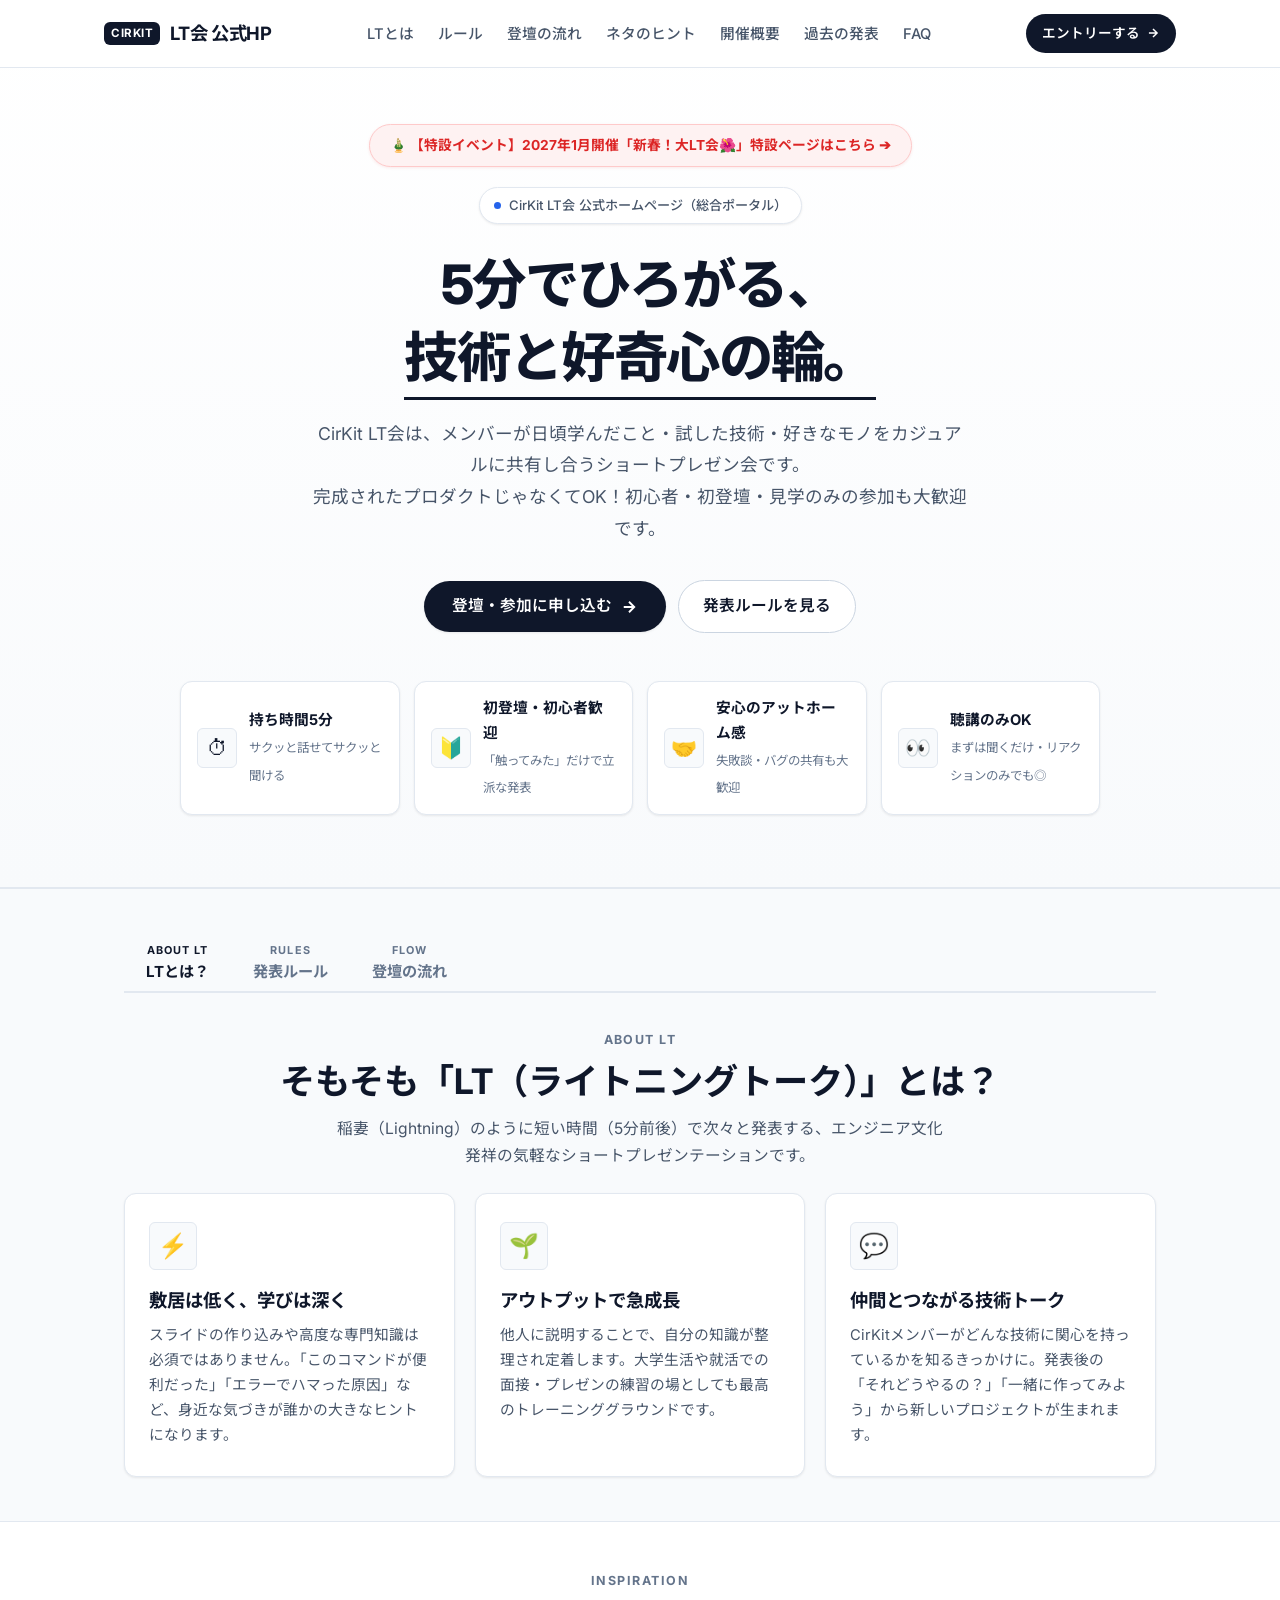
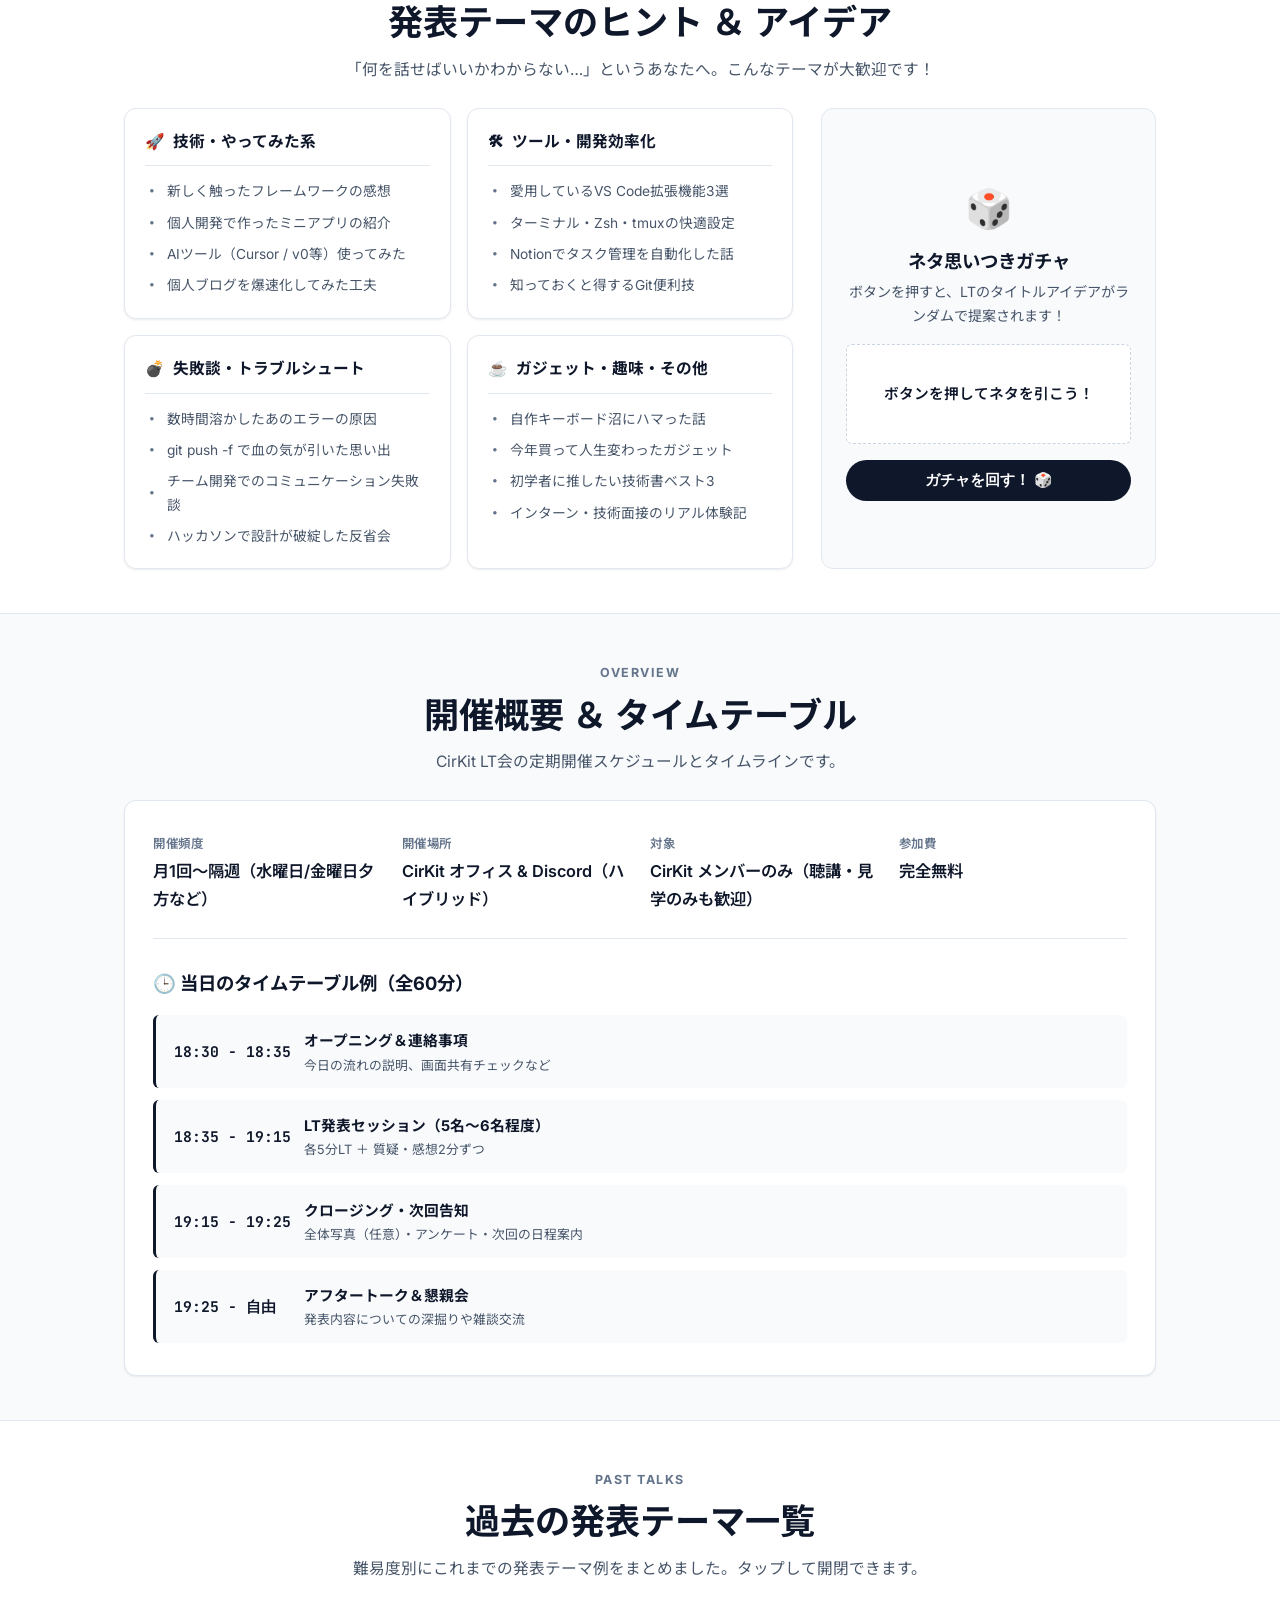
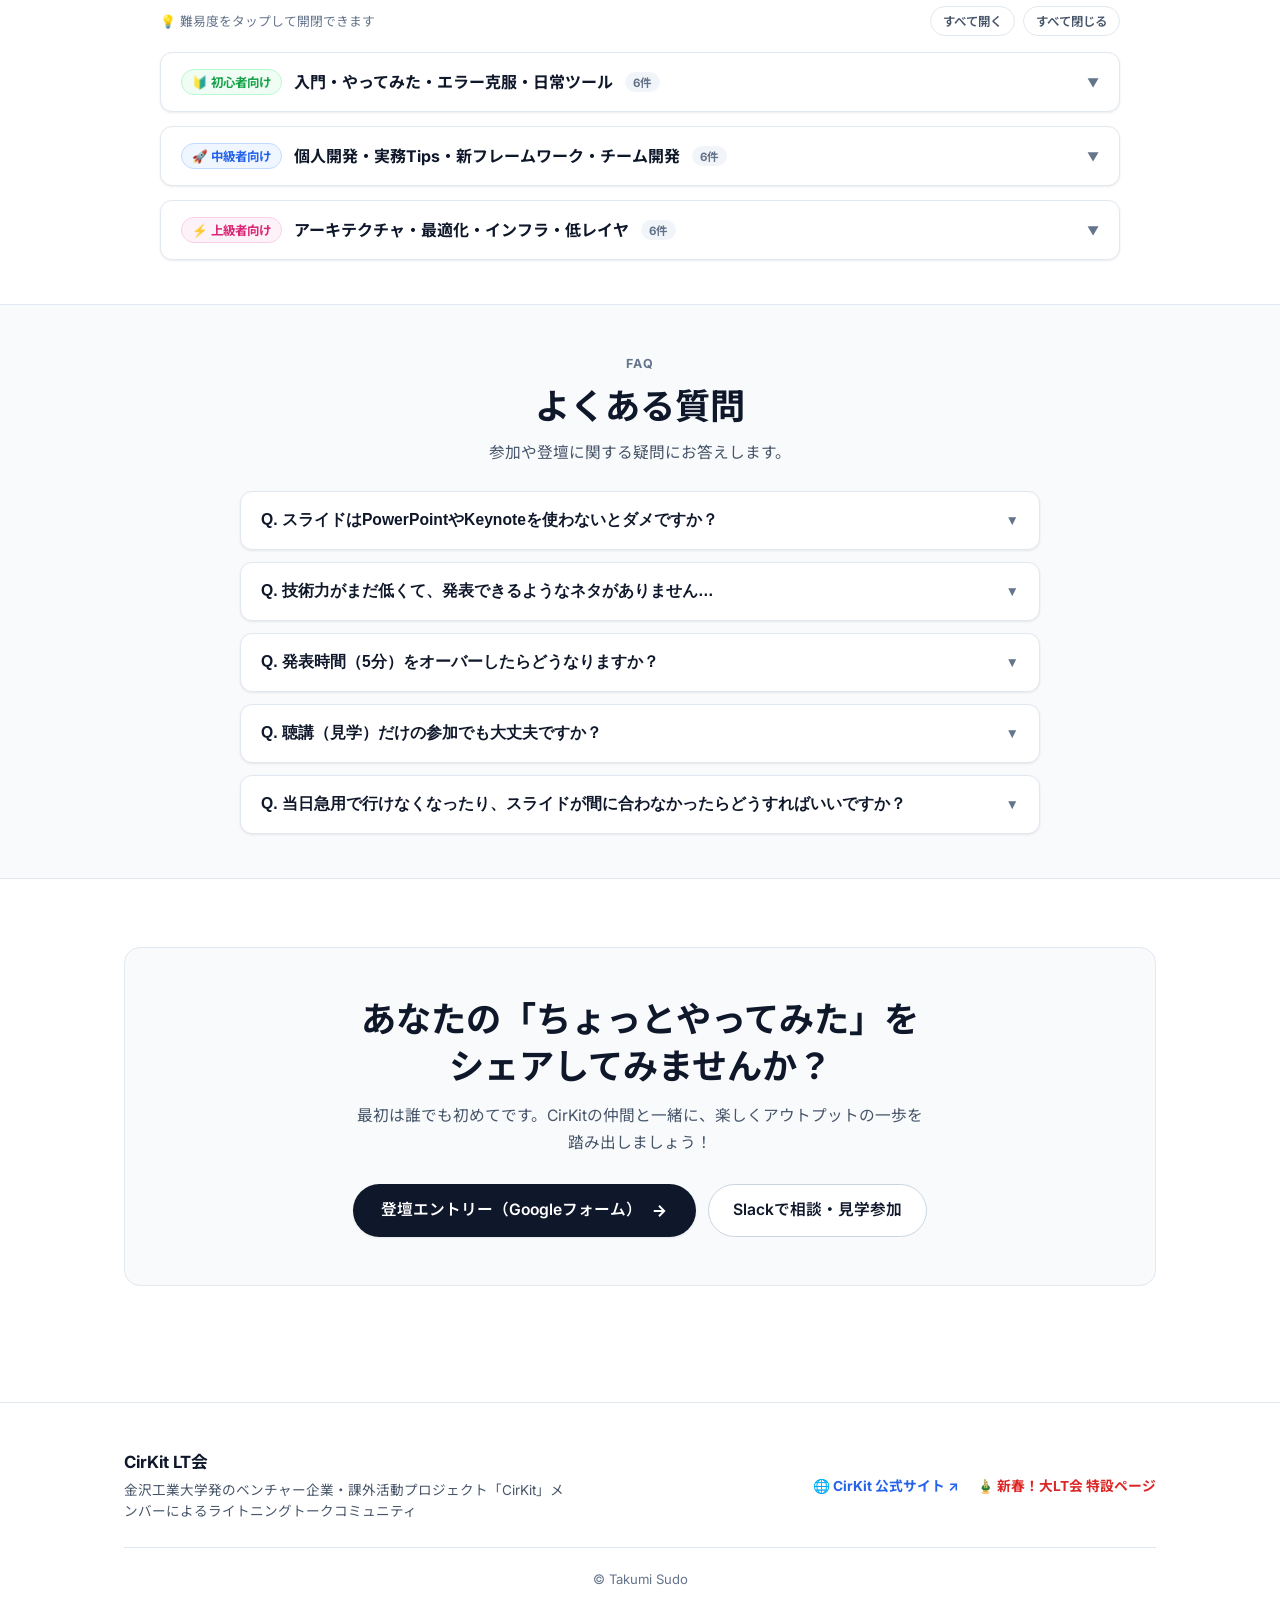
==== lt/index.html @ 8c4bf823 "fix: copyright を © Takumi Sudo に統一、lt/ ディレクトリを追加 Co-Authored-By: Claude Sonnet 4.6 <noreply@anthropi" ====
<!DOCTYPE html>
<html lang="ja">
<head>
  <meta charset="UTF-8">
  <meta name="viewport" content="width=device-width, initial-scale=1.0">
  <title>CirKit LT会 | 5分で広がる、技術と好奇心。</title>
  <meta name="description" content="金沢工業大学発ベンチャー・課外活動プロジェクト「CirKit」のLT会（Lightning Talks）紹介ページです。ルールや発表テーマのヒント、登壇・参加の流れ、よくある質問を掲載しています。初心者・聴講のみも大歓迎！">
  <!-- Google Fonts -->
  <link rel="preconnect" href="https://fonts.googleapis.com">
  <link rel="preconnect" href="https://fonts.gstatic.com" crossorigin>
  <link href="https://fonts.googleapis.com/css2?family=Inter:wght@400;500;600;700;800&family=JetBrains+Mono:wght@500;700&family=Noto+Sans+JP:wght@400;500;700;800&display=swap" rel="stylesheet">
  <link rel="stylesheet" href="style.css">
</head>
<body>

  <!-- Header -->
  <header class="site-header">
    <div class="nav-container">
      <a href="./index.html" class="nav-logo">
        <span class="logo-badge">CirKit</span>
        <span>LT会 公式HP</span>
      </a>

      <!-- Desktop Nav Links -->
      <ul class="nav-links" id="navLinks">
        <li><a href="#about">LTとは</a></li>
        <li><a href="#rules">ルール</a></li>
        <li><a href="#flow">登壇の流れ</a></li>
        <li><a href="#topics">ネタのヒント</a></li>
        <li><a href="#overview">開催概要</a></li>
        <li><a href="#archive">過去の発表</a></li>
        <li><a href="#faq">FAQ</a></li>
      </ul>

      <div class="nav-actions">
        <a href="#entry" class="btn-header-cta">
          <span>エントリーする</span>
          <svg width="14" height="14" viewBox="0 0 24 24" fill="none" stroke="currentColor" stroke-width="2.5"><path d="M5 12h14M12 5l7 7-7 7"/></svg>
        </a>
        <button class="menu-btn" id="menuToggle" aria-label="メニューを開閉する" aria-expanded="false">
          ☰
        </button>
      </div>
    </div>
  </header>

  <main>
    <!-- Hero Section -->
    <section class="hero-section">
      <div class="container">
        <!-- New Year Special Event Banner -->
        <div style="margin-bottom: 20px;">
          <a href="./newyear.html" style="display: inline-flex; align-items: center; gap: 8px; padding: 9px 20px; background: #fef2f2; border: 1px solid #fecaca; border-radius: 9999px; color: #dc2626; font-size: 0.86rem; font-weight: 700; text-decoration: none; box-shadow: 0 1px 3px rgba(220, 38, 38, 0.1); transition: all 0.2s;">
            <span>🎍 【特設イベント】2027年1月開催「新春！大LT会🌺」特設ページはこちら ➔</span>
          </a>
        </div>

        <div class="hero-tag">
          <span class="pulse-dot"></span>
          <span>CirKit LT会 公式ホームページ（総合ポータル）</span>
        </div>

        <h1 class="hero-title">
          5分でひろがる、<br>
          <span class="gradient-text">技術と好奇心の輪。</span>
        </h1>

        <p class="hero-description">
          CirKit LT会は、メンバーが日頃学んだこと・試した技術・好きなモノをカジュアルに共有し合うショートプレゼン会です。<br>
          完成されたプロダクトじゃなくてOK！初心者・初登壇・見学のみの参加も大歓迎です。
        </p>

        <div class="hero-cta-group">
          <a href="#entry" class="btn-primary">
            <span>登壇・参加に申し込む</span>
            <svg width="18" height="18" viewBox="0 0 24 24" fill="none" stroke="currentColor" stroke-width="2.5"><path d="M5 12h14M12 5l7 7-7 7"/></svg>
          </a>
          <a href="#rules" class="btn-secondary">
            <span>発表ルールを見る</span>
          </a>
        </div>

        <!-- Hero Feature Badges -->
        <div class="hero-features">
          <div class="feature-pill">
            <div class="feature-pill-icon">⏱</div>
            <div class="feature-pill-text">
              <strong>持ち時間5分</strong>
              <span>サクッと話せてサクッと聞ける</span>
            </div>
          </div>
          <div class="feature-pill">
            <div class="feature-pill-icon">🔰</div>
            <div class="feature-pill-text">
              <strong>初登壇・初心者歓迎</strong>
              <span>「触ってみた」だけで立派な発表</span>
            </div>
          </div>
          <div class="feature-pill">
            <div class="feature-pill-icon">🤝</div>
            <div class="feature-pill-text">
              <strong>安心のアットホーム感</strong>
              <span>失敗談・バグの共有も大歓迎</span>
            </div>
          </div>
          <div class="feature-pill">
            <div class="feature-pill-icon">👀</div>
            <div class="feature-pill-text">
              <strong>聴講のみOK</strong>
              <span>まずは聞くだけ・リアクションのみでも◎</span>
            </div>
          </div>
        </div>
      </div>
    </section>

    <!-- About / Rules / Flow Tab Group -->
    <section id="about" class="section section-alt">
      <div class="container">

        <div class="page-tabs" role="tablist" aria-label="セクション切り替え">
          <button class="page-tab-btn active" data-tab="tab-about" role="tab" aria-selected="true" aria-controls="tab-about">
            <span class="page-tab-label">ABOUT LT</span>
            <span class="page-tab-title">LTとは？</span>
          </button>
          <button class="page-tab-btn" data-tab="tab-rules" role="tab" aria-selected="false" aria-controls="tab-rules">
            <span class="page-tab-label">RULES</span>
            <span class="page-tab-title">発表ルール</span>
          </button>
          <button class="page-tab-btn" data-tab="tab-flow" role="tab" aria-selected="false" aria-controls="tab-flow">
            <span class="page-tab-label">FLOW</span>
            <span class="page-tab-title">登壇の流れ</span>
          </button>
        </div>

        <!-- Panel: About -->
        <div class="page-tab-panel active" id="tab-about" role="tabpanel">
          <div class="section-header">
            <span class="section-label">ABOUT LT</span>
            <h2 class="section-title">そもそも「LT（ライトニングトーク）」とは？</h2>
            <p class="section-subtitle">稲妻（Lightning）のように短い時間（5分前後）で次々と発表する、エンジニア文化発祥の気軽なショートプレゼンテーションです。</p>
          </div>
          <div class="about-grid">
            <div class="card">
              <div class="card-icon">⚡</div>
              <h3>敷居は低く、学びは深く</h3>
              <p>スライドの作り込みや高度な専門知識は必須ではありません。「このコマンドが便利だった」「エラーでハマった原因」など、身近な気づきが誰かの大きなヒントになります。</p>
            </div>
            <div class="card">
              <div class="card-icon orange">🌱</div>
              <h3>アウトプットで急成長</h3>
              <p>他人に説明することで、自分の知識が整理され定着します。大学生活や就活での面接・プレゼンの練習の場としても最高のトレーニンググラウンドです。</p>
            </div>
            <div class="card">
              <div class="card-icon cyan">💬</div>
              <h3>仲間とつながる技術トーク</h3>
              <p>CirKitメンバーがどんな技術に関心を持っているかを知るきっかけに。発表後の「それどうやるの？」「一緒に作ってみよう」から新しいプロジェクトが生まれます。</p>
            </div>
          </div>
        </div>

        <!-- Panel: Rules -->
        <div class="page-tab-panel" id="tab-rules" role="tabpanel">
          <div class="section-header">
            <span class="section-label">RULES</span>
            <h2 class="section-title">発表ルール＆レギュレーション</h2>
            <p class="section-subtitle">誰でも安心して発表できるよう、シンプルで優しいルールを設けています。</p>
          </div>
          <div class="rules-container">
            <div class="rule-highlight-box">
              <h3>⏱ 発表時間ルール</h3>
              <div class="rule-time-display">
                <span class="time-num">5</span>
                <span class="time-unit">分ジャスト</span>
              </div>
              <p style="color: var(--text-sub); font-size: 0.95rem;">
                時間を守ることもLTの醍醐味です。未完成でも5分で一旦拍手で終了します！気負わずに話しましょう。
              </p>
              <ul class="bell-schedule">
                <li><strong>4分経過：</strong> チーン（1鈴：残り1分のお知らせ）</li>
                <li class="end"><strong>5分経過：</strong> チリリン（3鈴：発表終了・盛大な拍手！）</li>
                <li><strong>質疑応答・感想：</strong> 2〜3分（Slack/会場で自由に交流）</li>
              </ul>
              <div class="timer-widget">
                <p style="font-size: 0.85rem; color: var(--text-sub);">発表練習用 5分タイマー（ベル音つき）</p>
                <div class="timer-screen" id="timerDisplay">05:00</div>
                <div class="timer-controls">
                  <button class="timer-btn primary" id="timerStart">スタート</button>
                  <button class="timer-btn" id="timerReset">リセット</button>
                </div>
              </div>
            </div>
            <div class="rules-list">
              <div class="rule-card">
                <div class="rule-card-badge">💻</div>
                <div class="rule-card-content">
                  <h4>スライド形式はなんでもOK</h4>
                  <p>Googleスライド、Keynote、Notion、Markdown、ブラウザ画面、GitHubのリポジトリ、ターミナル実演など、自分が一番伝えやすい形式でOKです。</p>
                </div>
              </div>
              <div class="rule-card">
                <div class="rule-card-badge">🎯</div>
                <div class="rule-card-content">
                  <h4>テーマは自由（非IT系も歓迎）</h4>
                  <p>Web、モバイル、AI、インフラなどの技術ネタはもちろん、「自作キーボード」「買ってよかったガジェット」「おすすめの技術書」「ハッカソン参加記」も大歓迎！</p>
                </div>
              </div>
              <div class="rule-card">
                <div class="rule-card-badge">👏</div>
                <div class="rule-card-content">
                  <h4>ポジティブフィードバック文化</h4>
                  <p>発表者へは「ナイス発表！」「そのツール知らなかった！」など温かいコメント・リアクションを送ります。批判やマサカリは一切禁止です。</p>
                </div>
              </div>
              <div class="rule-card">
                <div class="rule-card-badge">🛡</div>
                <div class="rule-card-content">
                  <h4>ドタキャン・未完成でも大丈夫</h4>
                  <p>学業や急用が最優先です。もし当日間に合わなくても、事前に一言連絡すれば怒られることは絶対にありません。途中までの発表でも大歓迎です。</p>
                </div>
              </div>
            </div>
          </div>
        </div>

        <!-- Panel: Flow -->
        <div class="page-tab-panel" id="tab-flow" role="tabpanel">
          <div class="section-header">
            <span class="section-label">FLOW</span>
            <h2 class="section-title">登壇・参加までの流れ</h2>
            <p class="section-subtitle">エントリーから当日までのステップです。わずか3ステップで登壇できます。</p>
          </div>
          <div class="flow-steps">
            <div class="step-card">
              <div class="step-number">01</div>
              <h4>ネタをざっくり決める</h4>
              <p>「最近触ったこれ」「このエラー困った」など、話したいことを1行で思い浮かべます。詳細は後からでOK！</p>
            </div>
            <div class="step-card">
              <div class="step-number">02</div>
              <h4>エントリーする</h4>
              <p>エントリーフォームまたはCirKitのSlackのLTチャンネルで「登壇希望」と発表タイトル（仮で可）を投稿！</p>
            </div>
            <div class="step-card">
              <div class="step-number">03</div>
              <h4>資料を作る（5〜8枚）</h4>
              <p>5分はスライド5〜8枚程度が目安。「自己紹介 → きっかけ → やったこと → 学び」の構成がオススメです。</p>
            </div>
            <div class="step-card">
              <div class="step-number">04</div>
              <h4>当日！5分楽しんで話す</h4>
              <p>オンライン（画面共有）または部室のプロジェクターで発表！みんなで拍手やコメントで盛り上げます。</p>
            </div>
            <div class="step-card">
              <div class="step-number">05</div>
              <h4>アフタートーク＆交流</h4>
              <p>発表後は「それ使ってみたい！」「あの部分詳しく教えて！」と質問や雑談タイム。次の学びに繋がります。</p>
            </div>
          </div>

          <div class="lt-slide-template-box" id="slide-template">
            <button type="button" class="slide-template-toggle-btn" id="slideTemplateToggle" aria-expanded="false">
              <div class="slide-template-toggle-left">
                <span class="slide-template-tag">🎯 迷ったらコレ！</span>
                <h3 class="slide-template-toggle-title">LT定番の資料構成（5分・スライド5〜8枚テンプレート）</h3>
                <p class="slide-template-toggle-desc">
                  「スライドってどう作ればいい？」「何枚くらい作ればいい？」と迷ったら、この黄金パターンに沿って作るのがオススメ！
                </p>
              </div>
              <div class="slide-template-toggle-right">
                <span class="slide-toggle-label">スライド構成を見る ▼</span>
                <span class="slide-toggle-chevron">▼</span>
              </div>
            </button>
            <div class="slide-template-body" id="slideTemplateBody">
              <div class="slides-flow-grid">
                <div class="slide-item-card">
                  <div class="slide-card-top">
                    <span class="slide-num-badge">スライド 1</span>
                    <span class="slide-time-badge">目安: 15秒</span>
                  </div>
                  <h4>① 表紙（タイトル）</h4>
                  <p>発表タイトルと、登壇者名（学年・ニックネームでOK）。</p>
                  <div class="slide-tip">💡 「〜してみた」「〜でハマった話」など具体的に！</div>
                </div>
                <div class="slide-item-card">
                  <div class="slide-card-top">
                    <span class="slide-num-badge">スライド 2</span>
                    <span class="slide-time-badge">目安: 30秒</span>
                  </div>
                  <h4>② 自己紹介</h4>
                  <p>学年・サークルでの担当・普段使っている技術や趣味など。</p>
                  <div class="slide-tip">💡 緊張をほぐす場。1枚でサクッと短めに！</div>
                </div>
                <div class="slide-item-card">
                  <div class="slide-card-top">
                    <span class="slide-num-badge">スライド 3</span>
                    <span class="slide-time-badge">目安: 45秒</span>
                  </div>
                  <h4>③ きっかけ・背景</h4>
                  <p>「なぜこれを触ったのか？」「何に困っていたのか？」</p>
                  <div class="slide-tip">💡 共感を呼ぶ導入。「自分もそれ困ってた」を引き出す</div>
                </div>
                <div class="slide-item-card">
                  <div class="slide-card-top">
                    <span class="slide-num-badge">スライド 4〜5</span>
                    <span class="slide-time-badge">目安: 2分30秒</span>
                  </div>
                  <h4>④ やったこと・本題</h4>
                  <p>作ったアプリ画面・試したコード・エラーの試行錯誤など。</p>
                  <div class="slide-tip">💡 スクショや実演画面を大きく貼るのが一番伝わる！</div>
                </div>
                <div class="slide-item-card">
                  <div class="slide-card-top">
                    <span class="slide-num-badge">スライド 6</span>
                    <span class="slide-time-badge">目安: 45秒</span>
                  </div>
                  <h4>⑤ 学び・気づき</h4>
                  <p>「やってみて分かったこと」「良かった点・反省点」。</p>
                  <div class="slide-tip">💡 失敗談も大歓迎。「こうすれば解決した」は最高の知見</div>
                </div>
                <div class="slide-item-card">
                  <div class="slide-card-top">
                    <span class="slide-num-badge">スライド 7〜8</span>
                    <span class="slide-time-badge">目安: 15秒</span>
                  </div>
                  <h4>⑥ まとめ ＆ 今後</h4>
                  <p>結論の一言 ＋ 次の目標 ＋「ありがとうございました！」</p>
                  <div class="slide-tip">💡 5分のベルが鳴っても、この1枚で綺麗に締められます</div>
                </div>
              </div>
              <div class="slide-tips-row">
                <div class="slide-tip-col">
                  <span class="tip-icon">📏</span>
                  <div>
                    <h5>文字は大きく・少なく</h5>
                    <p>スライドの文字を読み上げるのではなく、キーワードと図を中心に載せましょう。</p>
                  </div>
                </div>
                <div class="slide-tip-col">
                  <span class="tip-icon">🖼️</span>
                  <div>
                    <h5>画像・スクショを主役に</h5>
                    <p>完成した画面やターミナルのログ画像を1枚貼るだけで、言葉の10倍伝わります。</p>
                  </div>
                </div>
                <div class="slide-tip-col">
                  <span class="tip-icon">🛡️</span>
                  <div>
                    <h5>未完成・メモ帳共有も大歓迎</h5>
                    <p>Googleスライド以外にもNotion、Markdown、ターミナル実演など形式は完全自由です。</p>
                  </div>
                </div>
              </div>
              <div style="text-align: center; margin-top: 24px;">
                <button type="button" class="btn-secondary" id="switchToRulesTab" style="display: inline-flex; align-items: center; gap: 8px; font-size: 0.88rem; padding: 10px 22px; cursor: pointer; border: 1px solid var(--border-hover); border-radius: var(--radius-full); background: #ffffff; color: var(--text-main);">
                  <span>⏱️ ベル音つき5分練習タイマーでリハーサルする</span>
                  <span>➔</span>
                </button>
              </div>
            </div>
          </div>
        </div>

      </div>
    </section>

    <!-- Topics Section -->
    <section id="topics" class="section">
      <div class="container">
        <div class="section-header">
          <span class="section-label">INSPIRATION</span>
          <h2 class="section-title">発表テーマのヒント ＆ アイデア</h2>
          <p class="section-subtitle">「何を話せばいいかわからない…」というあなたへ。こんなテーマが大歓迎です！</p>
        </div>

        <div class="topics-wrapper">
          <!-- Categories Grid -->
          <div class="topics-grid">
            <div class="topic-box">
              <div class="topic-box-title">
                <span>🚀</span>
                <span>技術・やってみた系</span>
              </div>
              <div class="topic-pills">
                <div class="topic-item">新しく触ったフレームワークの感想</div>
                <div class="topic-item">個人開発で作ったミニアプリの紹介</div>
                <div class="topic-item">AIツール（Cursor / v0等）使ってみた</div>
                <div class="topic-item">個人ブログを爆速化してみた工夫</div>
              </div>
            </div>

            <div class="topic-box">
              <div class="topic-box-title">
                <span>🛠</span>
                <span>ツール・開発効率化</span>
              </div>
              <div class="topic-pills">
                <div class="topic-item">愛用しているVS Code拡張機能3選</div>
                <div class="topic-item">ターミナル・Zsh・tmuxの快適設定</div>
                <div class="topic-item">Notionでタスク管理を自動化した話</div>
                <div class="topic-item">知っておくと得するGit便利技</div>
              </div>
            </div>

            <div class="topic-box">
              <div class="topic-box-title">
                <span>💣</span>
                <span>失敗談・トラブルシュート</span>
              </div>
              <div class="topic-pills">
                <div class="topic-item">数時間溶かしたあのエラーの原因</div>
                <div class="topic-item">git push -f で血の気が引いた思い出</div>
                <div class="topic-item">チーム開発でのコミュニケーション失敗談</div>
                <div class="topic-item">ハッカソンで設計が破綻した反省会</div>
              </div>
            </div>

            <div class="topic-box">
              <div class="topic-box-title">
                <span>☕</span>
                <span>ガジェット・趣味・その他</span>
              </div>
              <div class="topic-pills">
                <div class="topic-item">自作キーボード沼にハマった話</div>
                <div class="topic-item">今年買って人生変わったガジェット</div>
                <div class="topic-item">初学者に推したい技術書ベスト3</div>
                <div class="topic-item">インターン・技術面接のリアル体験記</div>
              </div>
            </div>
          </div>

          <!-- Gacha Widget -->
          <div class="gacha-box">
            <div class="gacha-icon">🎲</div>
            <h3>ネタ思いつきガチャ</h3>
            <p style="font-size: 0.88rem; color: var(--text-sub); margin-top: 6px;">ボタンを押すと、LTのタイトルアイデアがランダムで提案されます！</p>
            
            <div class="gacha-result" id="gachaResult">
              ボタンを押してネタを引こう！
            </div>

            <button class="btn-gacha" id="gachaBtn">
              ガチャを回す！ 🎲
            </button>
          </div>
        </div>
      </div>
    </section>

    <!-- Overview & Timetable Section -->
    <section id="overview" class="section section-alt">
      <div class="container">
        <div class="section-header">
          <span class="section-label">OVERVIEW</span>
          <h2 class="section-title">開催概要 ＆ タイムテーブル</h2>
          <p class="section-subtitle">CirKit LT会の定期開催スケジュールとタイムラインです。</p>
        </div>

        <div class="overview-card">
          <div class="info-rows">
            <div class="info-row">
              <dt>開催頻度</dt>
              <dd>月1回〜隔週（水曜日/金曜日夕方など）</dd>
            </div>
            <div class="info-row">
              <dt>開催場所</dt>
              <dd>CirKit オフィス & Discord（ハイブリッド）</dd>
            </div>
            <div class="info-row">
              <dt>対象</dt>
              <dd>CirKit メンバーのみ（聴講・見学のみも歓迎）</dd>
            </div>
            <div class="info-row">
              <dt>参加費</dt>
              <dd>完全無料</dd>
            </div>
          </div>

          <h3 style="margin-bottom: 20px; font-size: 1.15rem;">🕒 当日のタイムテーブル例（全60分）</h3>
          <div class="timetable-list">
            <div class="timetable-row">
              <div class="time-slot">18:30 - 18:35</div>
              <div class="slot-desc">
                <strong>オープニング＆連絡事項</strong>
                <span>今日の流れの説明、画面共有チェックなど</span>
              </div>
            </div>

            <div class="timetable-row">
              <div class="time-slot">18:35 - 19:15</div>
              <div class="slot-desc">
                <strong>LT発表セッション（5名〜6名程度）</strong>
                <span>各5分LT ＋ 質疑・感想2分ずつ</span>
              </div>
            </div>

            <div class="timetable-row">
              <div class="time-slot">19:15 - 19:25</div>
              <div class="slot-desc">
                <strong>クロージング・次回告知</strong>
                <span>全体写真（任意）・アンケート・次回の日程案内</span>
              </div>
            </div>

            <div class="timetable-row">
              <div class="time-slot">19:25 - 自由</div>
              <div class="slot-desc">
                <strong>アフタートーク＆懇親会</strong>
                <span>発表内容についての深掘りや雑談交流</span>
              </div>
            </div>
          </div>
        </div>
      </div>
    </section>

    <!-- Archive Section -->
    <section id="archive" class="section">
      <div class="container">
        <div class="section-header">
          <span class="section-label">PAST TALKS</span>
          <h2 class="section-title">過去の発表テーマ一覧</h2>
          <p class="section-subtitle">難易度別にこれまでの発表テーマ例をまとめました。タップして開閉できます。</p>
        </div>

        <!-- Archive Toggle Toolbar -->
        <div class="archive-toggle-toolbar">
          <span class="archive-toggle-hint">💡 難易度をタップして開閉できます</span>
          <button type="button" class="btn-archive-toggle-all" id="archiveExpandAll">すべて開く</button>
          <button type="button" class="btn-archive-toggle-all" id="archiveCollapseAll">すべて閉じる</button>
        </div>

        <!-- Archive Level Accordion -->
        <div class="archive-accordion" id="archiveAccordion">
          <!-- 初心者向け -->
          <div class="archive-toggle-item" data-level="beginner">
            <button type="button" class="archive-toggle-header" aria-expanded="false">
              <div class="archive-toggle-left">
                <span class="level-badge beginner">🔰 初心者向け</span>
                <span class="archive-toggle-title">入門・やってみた・エラー克服・日常ツール</span>
                <span class="archive-count-badge">6件</span>
              </div>
              <span class="archive-chevron">▼</span>
            </button>
            <div class="archive-toggle-body">
              <div class="archive-cards-grid">
                <div class="archive-card">
                  <div>
                    <span class="archive-category">入門・やってみた</span>
                    <h4>非エンジニア出身の僕がGitコンフリクトを克服するまでの3ステップ</h4>
                  </div>
                  <div class="archive-meta">
                    <span class="archive-time-badge">⏱️ 5分LT</span>
                  </div>
                </div>

                <div class="archive-card">
                  <div>
                    <span class="archive-category">Web・入門</span>
                    <h4>初めて書いたHTML/CSSの個人サイトをGitHub Pagesで公開した手順</h4>
                  </div>
                  <div class="archive-meta">
                    <span class="archive-time-badge">⏱️ 5分LT</span>
                  </div>
                </div>

                <div class="archive-card">
                  <div>
                    <span class="archive-category">環境・ツール</span>
                    <h4>Dockerが完全に理解できたので初心者向けに超やさしく解説する</h4>
                  </div>
                  <div class="archive-meta">
                    <span class="archive-time-badge">⏱️ 5分LT</span>
                  </div>
                </div>

                <div class="archive-card">
                  <div>
                    <span class="archive-category">趣味・ガジェット</span>
                    <h4>キーボードの軸沼へようこそ〜自分に合ったキースイッチ選び〜</h4>
                  </div>
                  <div class="archive-meta">
                    <span class="archive-time-badge">⏱️ 5分LT</span>
                  </div>
                </div>

                <div class="archive-card">
                  <div>
                    <span class="archive-category">体験談・ガジェット</span>
                    <h4>2026年買って本当にQOLが爆上がりしたデスク周辺グッズBest 3</h4>
                  </div>
                  <div class="archive-meta">
                    <span class="archive-time-badge">⏱️ 3分LT</span>
                  </div>
                </div>

                <div class="archive-card">
                  <div>
                    <span class="archive-category">失敗談・Tips</span>
                    <h4>初学者が数時間溶かしたCSSレイアウト崩れの原因と解決策まとめ</h4>
                  </div>
                  <div class="archive-meta">
                    <span class="archive-time-badge">⏱️ 5分LT</span>
                  </div>
                </div>
              </div>
            </div>
          </div>

          <!-- 中級者向け -->
          <div class="archive-toggle-item" data-level="intermediate">
            <button type="button" class="archive-toggle-header" aria-expanded="false">
              <div class="archive-toggle-left">
                <span class="level-badge intermediate">🚀 中級者向け</span>
                <span class="archive-toggle-title">個人開発・実務Tips・新フレームワーク・チーム開発</span>
                <span class="archive-count-badge">6件</span>
              </div>
              <span class="archive-chevron">▼</span>
            </button>
            <div class="archive-toggle-body">
              <div class="archive-cards-grid">
                <div class="archive-card">
                  <div>
                    <span class="archive-category">Web・アプリ</span>
                    <h4>Next.js App Router に移行してみてハマったポイント総まとめ</h4>
                  </div>
                  <div class="archive-meta">
                    <span class="archive-time-badge">⏱️ 5分LT</span>
                  </div>
                </div>

                <div class="archive-card">
                  <div>
                    <span class="archive-category">モバイル・個人開発</span>
                    <h4>Flutterで1週間個人開発！位置情報連動アプリをリリースしてみた</h4>
                  </div>
                  <div class="archive-meta">
                    <span class="archive-time-badge">⏱️ 5分LT</span>
                  </div>
                </div>

                <div class="archive-card">
                  <div>
                    <span class="archive-category">ツール・環境</span>
                    <h4>Neovimを自分好みに育てたら開発速度が2倍になった話</h4>
                  </div>
                  <div class="archive-meta">
                    <span class="archive-time-badge">⏱️ 5分LT</span>
                  </div>
                </div>

                <div class="archive-card">
                  <div>
                    <span class="archive-category">Web・バックエンド</span>
                    <h4>Supabase ＋ Next.jsで認証付きCRUDアプリを爆速で作る実践レシピ</h4>
                  </div>
                  <div class="archive-meta">
                    <span class="archive-time-badge">⏱️ 5分LT</span>
                  </div>
                </div>

                <div class="archive-card">
                  <div>
                    <span class="archive-category">チーム開発・反省会</span>
                    <h4>ハッカソンで設計が破綻して学んだ「動く最小限（MVP）」の作り方</h4>
                  </div>
                  <div class="archive-meta">
                    <span class="archive-time-badge">⏱️ 5分LT</span>
                  </div>
                </div>

                <div class="archive-card">
                  <div>
                    <span class="archive-category">AI・開発効率化</span>
                    <h4>GitHub Copilot ＆ Cursor を使ったAI駆動開発のリアルな作業フロー</h4>
                  </div>
                  <div class="archive-meta">
                    <span class="archive-time-badge">⏱️ 5分LT</span>
                  </div>
                </div>
              </div>
            </div>
          </div>

          <!-- 上級者向け -->
          <div class="archive-toggle-item" data-level="advanced">
            <button type="button" class="archive-toggle-header" aria-expanded="false">
              <div class="archive-toggle-left">
                <span class="level-badge advanced">⚡ 上級者向け</span>
                <span class="archive-toggle-title">アーキテクチャ・最適化・インフラ・低レイヤ</span>
                <span class="archive-count-badge">6件</span>
              </div>
              <span class="archive-chevron">▼</span>
            </button>
            <div class="archive-toggle-body">
              <div class="archive-cards-grid">
                <div class="archive-card">
                  <div>
                    <span class="archive-category">言語・Rust</span>
                    <h4>Rustで自作CLIツールを作ってcrates.ioに公開するまでの全記録</h4>
                  </div>
                  <div class="archive-meta">
                    <span class="archive-time-badge">⏱️ 5分LT</span>
                  </div>
                </div>

                <div class="archive-card">
                  <div>
                    <span class="archive-category">パフォーマンス・Web</span>
                    <h4>Webフロントエンドのレンダリング最適化とCore Web Vitals改善ログ</h4>
                  </div>
                  <div class="archive-meta">
                    <span class="archive-time-badge">⏱️ 5分LT</span>
                  </div>
                </div>

                <div class="archive-card">
                  <div>
                    <span class="archive-category">インフラ・仮想化</span>
                    <h4>自宅サーバー（Proxmox）を立ち上げてサークル用サービスをセルフホストした構成図</h4>
                  </div>
                  <div class="archive-meta">
                    <span class="archive-time-badge">⏱️ 5分LT</span>
                  </div>
                </div>

                <div class="archive-card">
                  <div>
                    <span class="archive-category">CI/CD・DevOps</span>
                    <h4>GitHub Actionsでテスト・ビルド・自動デプロイを完全自動化するCI/CD設計</h4>
                  </div>
                  <div class="archive-meta">
                    <span class="archive-time-badge">⏱️ 5分LT</span>
                  </div>
                </div>

                <div class="archive-card">
                  <div>
                    <span class="archive-category">バックエンド・Go</span>
                    <h4>Go言語の並行処理（Goroutine/Channel）でスクレイピングを爆速化した話</h4>
                  </div>
                  <div class="archive-meta">
                    <span class="archive-time-badge">⏱️ 5分LT</span>
                  </div>
                </div>

                <div class="archive-card">
                  <div>
                    <span class="archive-category">セキュリティ・ネットワーク</span>
                    <h4>個人開発Webサービスのセキュリティ対策＆Cloudflare防御設定の勘所</h4>
                  </div>
                  <div class="archive-meta">
                    <span class="archive-time-badge">⏱️ 5分LT</span>
                  </div>
                </div>
              </div>
            </div>
          </div>
        </div>
      </div>
    </section>

    <!-- FAQ Section -->
    <section id="faq" class="section section-alt">
      <div class="container">
        <div class="section-header">
          <span class="section-label">FAQ</span>
          <h2 class="section-title">よくある質問</h2>
          <p class="section-subtitle">参加や登壇に関する疑問にお答えします。</p>
        </div>

        <div class="faq-list">
          <div class="faq-item">
            <button class="faq-question">
              <span>Q. スライドはPowerPointやKeynoteを使わないとダメですか？</span>
              <span class="faq-chevron">▼</span>
            </button>
            <div class="faq-answer">
              <p>まったく指定はありません！Googleスライド、Keynoteはもちろん、Notionのページをスクロールしながら話す形式や、Markdownファイル、ターミナル、GitHubのリポジトリ画面を映しながら話すスタイルでも大歓迎です。</p>
            </div>
          </div>

          <div class="faq-item">
            <button class="faq-question">
              <span>Q. 技術力がまだ低くて、発表できるようなネタがありません…</span>
              <span class="faq-chevron">▼</span>
            </button>
            <div class="faq-answer">
              <p>LT会で一番盛り上がるのは、実は「初心者が触ってみて感じた疑問」や「エラーで詰まった話」です！すごいプロダクトを発表する場ではなく、日々の気づきをシェアする場なので、安心して何でもお話しください。</p>
            </div>
          </div>

          <div class="faq-item">
            <button class="faq-question">
              <span>Q. 発表時間（5分）をオーバーしたらどうなりますか？</span>
              <span class="faq-chevron">▼</span>
            </button>
            <div class="faq-answer">
              <p>5分になるとベルが鳴り、温かい拍手とともに発表終了となります！延長できずに終わってしまっても「続きはアフタートークで！」と盛り上がれるのがLTの良さなので、怒られたりマイナスになることは一切ありません。</p>
            </div>
          </div>

          <div class="faq-item">
            <button class="faq-question">
              <span>Q. 聴講（見学）だけの参加でも大丈夫ですか？</span>
              <span class="faq-chevron">▼</span>
            </button>
            <div class="faq-answer">
              <p>もちろん大歓迎です！「まずはどんな雰囲気か見てみたい」「他の人の発表を聞いて刺激を受けたい」という方もたくさんいます。チャットやリアクションで一緒に盛り上げてください！</p>
            </div>
          </div>

          <div class="faq-item">
            <button class="faq-question">
              <span>Q. 当日急用で行けなくなったり、スライドが間に合わなかったらどうすればいいですか？</span>
              <span class="faq-chevron">▼</span>
            </button>
            <div class="faq-answer">
              <p>学業や体調が最優先です。もし都合が悪くなった場合は、Slackで一言伝えていただければいつでもキャンセル可能です。スライドが未完成のまま画面共有で喋るだけでも歓迎されます！</p>
            </div>
          </div>
        </div>
      </div>
    </section>

    <!-- Entry / CTA Banner Section -->
    <section id="entry" class="section">
      <div class="container">
        <div class="cta-banner">
          <h2>あなたの「ちょっとやってみた」を<br>シェアしてみませんか？</h2>
          <p>
            最初は誰でも初めてです。CirKitの仲間と一緒に、楽しくアウトプットの一歩を踏み出しましょう！
          </p>

          <div class="cta-buttons">
            <a href="https://forms.gle/" target="_blank" rel="noopener noreferrer" class="btn-primary">
              <span>登壇エントリー（Googleフォーム）</span>
              <svg width="18" height="18" viewBox="0 0 24 24" fill="none" stroke="currentColor" stroke-width="2.5"><path d="M5 12h14M12 5l7 7-7 7"/></svg>
            </a>
            <a href="https://slack.com/" target="_blank" rel="noopener noreferrer" class="btn-secondary">
              <span>Slackで相談・見学参加</span>
            </a>
          </div>
        </div>
      </div>
    </section>
  </main>

  <!-- Footer -->
  <footer class="site-footer">
    <div class="container">
      <div class="footer-content">
        <div class="footer-info">
          <h4>CirKit LT会</h4>
          <p>金沢工業大学発のベンチャー企業・課外活動プロジェクト「CirKit」メンバーによるライトニングトークコミュニティ</p>
        </div>

        <div class="footer-links">
          <a href="https://cirkit.jp/" target="_blank" rel="noopener noreferrer" class="footer-link-highlight">🌐 CirKit 公式サイト ↗</a>
          <a href="./newyear.html" class="footer-link-event">🎍 新春！大LT会 特設ページ</a>
        </div>
      </div>

      <div class="footer-bottom">
        <p>© Takumi Sudo</p>
      </div>
    </div>
  </footer>

  <script src="script.js"></script>
</body>
</html>
---- lt/style.css ----
:root {
  /* Simple & Minimal Color Palette */
  --bg-main: #ffffff;
  --bg-sub: #f8fafc;
  --bg-card: #ffffff;
  --bg-card-hover: #ffffff;
  --border-color: #e2e8f0;
  --border-hover: #cbd5e1;
  --border-dark: #0f172a;
  
  --text-main: #0f172a;
  --text-sub: #475569;
  --text-muted: #64748b;
  
  --primary: #0f172a;
  --primary-hover: #1e293b;
  --accent-blue: #2563eb;
  
  --success: #16a34a;
  --warning: #d97706;
  --danger: #dc2626;

  --radius-sm: 6px;
  --radius-md: 12px;
  --radius-lg: 16px;
  --radius-full: 9999px;

  --shadow-sm: 0 1px 3px 0 rgba(0, 0, 0, 0.05), 0 1px 2px 0 rgba(0, 0, 0, 0.03);
  --shadow-md: 0 4px 6px -1px rgba(0, 0, 0, 0.07), 0 2px 4px -1px rgba(0, 0, 0, 0.04);
  --shadow-lg: 0 10px 25px -5px rgba(0, 0, 0, 0.06), 0 8px 10px -6px rgba(0, 0, 0, 0.04);

  --font-sans: 'Inter', 'Noto Sans JP', -apple-system, BlinkMacSystemFont, "Segoe UI", Roboto, sans-serif;
  --font-mono: 'JetBrains Mono', 'Fira Code', monospace;
  --header-height: 68px;
}

*, *::before, *::after {
  box-sizing: border-box;
  margin: 0;
  padding: 0;
}

html {
  scroll-behavior: smooth;
  scroll-padding-top: calc(var(--header-height) + 24px);
  color-scheme: light;
  -webkit-text-size-adjust: 100%;
}

body {
  font-family: var(--font-sans);
  background-color: var(--bg-main);
  color: var(--text-main);
  line-height: 1.7;
  overflow-x: hidden;
  position: relative;
  min-height: 100vh;
  -webkit-font-smoothing: antialiased;
  word-break: break-word;
}

/* Background glows hidden for simple design */
.bg-glow-1, .bg-glow-2 {
  display: none;
}

.container {
  width: 100%;
  max-width: 1080px;
  margin: 0 auto;
  padding: 0 24px;
  position: relative;
}

/* Typography */
h1, h2, h3, h4 {
  color: var(--text-main);
  font-weight: 700;
  line-height: 1.35;
}

a {
  color: inherit;
  text-decoration: none;
  transition: all 0.2s ease;
}

/* Header & Navbar */
.site-header {
  position: fixed;
  top: 0;
  left: 0;
  right: 0;
  height: var(--header-height);
  background: rgba(255, 255, 255, 0.9);
  backdrop-filter: blur(12px);
  -webkit-backdrop-filter: blur(12px);
  border-bottom: 1px solid var(--border-color);
  z-index: 1000;
  display: flex;
  align-items: center;
}

.nav-container {
  display: flex;
  align-items: center;
  justify-content: space-between;
  width: 100%;
  max-width: 1120px;
  margin: 0 auto;
  padding: 0 24px;
}

.nav-logo {
  display: flex;
  align-items: center;
  gap: 10px;
  font-weight: 700;
  font-size: 1.15rem;
  letter-spacing: -0.02em;
  color: var(--text-main);
}

.logo-badge {
  background: var(--primary);
  color: #fff;
  font-size: 0.72rem;
  font-weight: 700;
  padding: 2px 7px;
  border-radius: var(--radius-sm);
  text-transform: uppercase;
  letter-spacing: 0.05em;
}

.nav-links {
  display: flex;
  align-items: center;
  gap: 24px;
  list-style: none;
}

.nav-links a {
  font-size: 0.92rem;
  font-weight: 500;
  color: var(--text-sub);
  padding: 4px 0;
  position: relative;
}

.nav-links a:hover {
  color: var(--text-main);
}

.nav-links a::after {
  content: '';
  position: absolute;
  bottom: 0;
  left: 0;
  width: 0;
  height: 2px;
  background: var(--text-main);
  transition: width 0.2s ease;
}

.nav-links a:hover::after {
  width: 100%;
}

.nav-actions {
  display: flex;
  align-items: center;
  gap: 12px;
}

.btn-header-cta {
  background: var(--primary);
  color: #ffffff;
  padding: 8px 16px;
  border-radius: var(--radius-full);
  font-size: 0.85rem;
  font-weight: 600;
  display: inline-flex;
  align-items: center;
  gap: 6px;
  transition: background-color 0.2s ease;
}
.btn-header-cta:hover {
  background: var(--primary-hover);
}

.menu-btn {
  display: none;
  background: none;
  border: 1px solid var(--border-color);
  border-radius: var(--radius-sm);
  color: var(--text-main);
  font-size: 1.25rem;
  cursor: pointer;
  padding: 4px 10px;
}

/* Mobile Menu */
@media (max-width: 900px) {
  .menu-btn {
    display: block;
  }
  .nav-links {
    position: fixed;
    top: var(--header-height);
    left: 0;
    right: 0;
    background: #ffffff;
    border-bottom: 1px solid var(--border-color);
    flex-direction: column;
    padding: 24px;
    gap: 18px;
    box-shadow: var(--shadow-md);
    transform: translateY(-150%);
    transition: transform 0.25s ease-in-out;
  }
  .nav-links.active {
    transform: translateY(0);
  }
  .nav-actions .btn-header-cta {
    display: none;
  }
}

/* Hero Section */
.hero-section {
  padding-top: calc(var(--header-height) + 56px);
  padding-bottom: 72px;
  text-align: center;
  background: linear-gradient(180deg, #ffffff 0%, var(--bg-sub) 100%);
  border-bottom: 1px solid var(--border-color);
}

.hero-tag {
  display: inline-flex;
  align-items: center;
  gap: 8px;
  padding: 6px 14px;
  background: #ffffff;
  border: 1px solid var(--border-color);
  border-radius: var(--radius-full);
  color: var(--text-sub);
  font-size: 0.82rem;
  font-weight: 500;
  margin-bottom: 24px;
  box-shadow: var(--shadow-sm);
}

.hero-tag .pulse-dot {
  width: 7px;
  height: 7px;
  background-color: var(--accent-blue);
  border-radius: 50%;
}

.hero-title {
  font-size: clamp(2.2rem, 4.5vw, 3.4rem);
  font-weight: 800;
  letter-spacing: -0.03em;
  margin-bottom: 18px;
  color: var(--text-main);
}

.gradient-text {
  /* Simple solid color with subtle focus */
  color: var(--text-main);
  background: none;
  -webkit-text-fill-color: initial;
  border-bottom: 3px solid var(--primary);
  display: inline-block;
  padding-bottom: 2px;
}

.hero-description {
  font-size: clamp(0.95rem, 1.8vw, 1.1rem);
  color: var(--text-sub);
  max-width: 660px;
  margin: 0 auto 36px;
  line-height: 1.8;
}

.hero-cta-group {
  display: flex;
  align-items: center;
  justify-content: center;
  flex-wrap: wrap;
  gap: 12px;
  margin-bottom: 48px;
}

@media (max-width: 600px) {
  .hero-cta-group {
    flex-direction: column;
    width: 100%;
  }
  .hero-cta-group .btn-primary,
  .hero-cta-group .btn-secondary {
    width: 100%;
    max-width: 360px;
    justify-content: center;
  }
}

.btn-primary {
  background: var(--primary);
  color: #ffffff;
  padding: 12px 28px;
  border-radius: var(--radius-full);
  font-size: 0.98rem;
  font-weight: 600;
  display: inline-flex;
  align-items: center;
  gap: 8px;
  box-shadow: var(--shadow-sm);
  transition: background-color 0.2s, transform 0.15s;
}
.btn-primary:hover {
  background: var(--primary-hover);
  transform: translateY(-1px);
}

.btn-secondary {
  background: #ffffff;
  color: var(--text-main);
  border: 1px solid var(--border-hover);
  padding: 12px 24px;
  border-radius: var(--radius-full);
  font-size: 0.98rem;
  font-weight: 600;
  display: inline-flex;
  align-items: center;
  gap: 8px;
  transition: all 0.2s;
}
.btn-secondary:hover {
  background: var(--bg-sub);
  border-color: var(--text-sub);
}

.hero-features {
  display: grid;
  grid-template-columns: repeat(auto-fit, minmax(210px, 1fr));
  gap: 14px;
  max-width: 920px;
  margin: 0 auto;
}

.feature-pill {
  background: #ffffff;
  border: 1px solid var(--border-color);
  border-radius: var(--radius-md);
  padding: 14px 16px;
  display: flex;
  align-items: center;
  gap: 12px;
  text-align: left;
  box-shadow: var(--shadow-sm);
}

.feature-pill-icon {
  font-size: 1.3rem;
  background: var(--bg-sub);
  border: 1px solid var(--border-color);
  width: 40px;
  height: 40px;
  display: flex;
  align-items: center;
  justify-content: center;
  border-radius: var(--radius-sm);
  flex-shrink: 0;
}

.feature-pill-text strong {
  display: block;
  font-size: 0.92rem;
  color: var(--text-main);
}
.feature-pill-text span {
  font-size: 0.78rem;
  color: var(--text-muted);
}

/* Sections Global */
.section {
  padding: 44px 0;
  position: relative;
}

.section-alt {
  background: var(--bg-sub);
  border-top: 1px solid var(--border-color);
  border-bottom: 1px solid var(--border-color);
}

.section-header {
  text-align: center;
  margin-bottom: 24px;
}

.section-label {
  display: inline-block;
  font-size: 0.78rem;
  font-weight: 700;
  letter-spacing: 0.12em;
  color: var(--text-muted);
  text-transform: uppercase;
  margin-bottom: 8px;
}

.section-title {
  font-size: clamp(1.6rem, 3vw, 2.2rem);
  font-weight: 700;
  color: var(--text-main);
  margin-bottom: 10px;
}

.section-subtitle {
  color: var(--text-sub);
  font-size: 0.98rem;
  max-width: 620px;
  margin: 0 auto;
}

/* About Cards */
.about-grid {
  display: grid;
  grid-template-columns: repeat(auto-fit, minmax(280px, 1fr));
  gap: 20px;
}

.card {
  background: var(--bg-card);
  border: 1px solid var(--border-color);
  border-radius: var(--radius-md);
  padding: 28px 24px;
  box-shadow: var(--shadow-sm);
  transition: transform 0.2s ease, border-color 0.2s ease, box-shadow 0.2s ease;
}

.card:hover {
  transform: translateY(-2px);
  border-color: var(--border-hover);
  box-shadow: var(--shadow-md);
}

.card-icon {
  width: 48px;
  height: 48px;
  border-radius: var(--radius-sm);
  background: var(--bg-sub);
  border: 1px solid var(--border-color);
  display: flex;
  align-items: center;
  justify-content: center;
  font-size: 1.5rem;
  margin-bottom: 18px;
}

.card-icon.orange, .card-icon.cyan {
  background: var(--bg-sub);
  border-color: var(--border-color);
}

.card h3 {
  font-size: 1.15rem;
  margin-bottom: 10px;
  color: var(--text-main);
}

.card p {
  color: var(--text-sub);
  font-size: 0.92rem;
  line-height: 1.7;
}

/* Rules Section */
.rules-container {
  display: grid;
  grid-template-columns: 1fr 1fr;
  gap: 28px;
  align-items: start;
}

.rule-highlight-box {
  background: var(--bg-sub);
  border: 1px solid var(--border-color);
  border-radius: var(--radius-md);
  padding: 28px;
}

/* PC: Keep timer sticky alongside rules list */
@media (min-width: 861px) {
  .rule-highlight-box {
    position: sticky;
    top: calc(var(--header-height) + 24px);
  }
}

/* Mobile & Tablet: Unset sticky so it stacks naturally without overlapping */
@media (max-width: 860px) {
  .rules-container {
    grid-template-columns: 1fr;
    gap: 24px;
  }

  .rule-highlight-box {
    position: static;
    padding: 24px 20px;
  }
}

.rule-time-display {
  display: flex;
  align-items: baseline;
  gap: 10px;
  margin: 14px 0 20px;
}

.rule-time-display .time-num {
  font-size: 4.2rem;
  font-weight: 800;
  font-family: var(--font-mono);
  line-height: 1;
  color: var(--text-main);
}

.rule-time-display .time-unit {
  font-size: 1.25rem;
  color: var(--text-sub);
  font-weight: 600;
}

.bell-schedule {
  list-style: none;
  border-left: 2px solid var(--border-color);
  padding-left: 18px;
  margin-top: 20px;
}

.bell-schedule li {
  position: relative;
  margin-bottom: 14px;
  font-size: 0.92rem;
  color: var(--text-sub);
}
.bell-schedule li strong {
  color: var(--text-main);
}
.bell-schedule li::before {
  content: '';
  position: absolute;
  left: -23px;
  top: 7px;
  width: 8px;
  height: 8px;
  border-radius: 50%;
  background: var(--text-muted);
}

.bell-schedule li.end::before {
  background: var(--primary);
}

.rules-list {
  display: flex;
  flex-direction: column;
  gap: 14px;
}

.rule-card {
  background: var(--bg-card);
  border: 1px solid var(--border-color);
  border-radius: var(--radius-md);
  padding: 20px;
  display: flex;
  gap: 16px;
  align-items: flex-start;
  box-shadow: var(--shadow-sm);
}

.rule-card-badge {
  font-size: 1.3rem;
  background: var(--bg-sub);
  border: 1px solid var(--border-color);
  width: 42px;
  height: 42px;
  border-radius: var(--radius-sm);
  display: flex;
  align-items: center;
  justify-content: center;
  flex-shrink: 0;
}

.rule-card-content h4 {
  font-size: 1rem;
  margin-bottom: 4px;
  color: var(--text-main);
}

.rule-card-content p {
  font-size: 0.88rem;
  color: var(--text-sub);
}

/* Interactive Timer Box */
.timer-widget {
  margin-top: 24px;
  padding: 20px;
  background: #ffffff;
  border: 1px solid var(--border-color);
  border-radius: var(--radius-sm);
  text-align: center;
}

.timer-screen {
  font-family: var(--font-mono);
  font-size: 2.8rem;
  font-weight: 700;
  letter-spacing: 2px;
  color: var(--text-main);
  margin: 10px 0 14px;
}

.timer-controls {
  display: flex;
  justify-content: center;
  gap: 10px;
}

.timer-btn {
  padding: 7px 16px;
  border-radius: var(--radius-sm);
  border: 1px solid var(--border-hover);
  background: #ffffff;
  color: var(--text-main);
  font-size: 0.82rem;
  font-weight: 600;
  cursor: pointer;
  transition: all 0.15s;
}
.timer-btn:hover {
  background: var(--bg-sub);
}
.timer-btn.primary {
  background: var(--primary);
  border-color: var(--primary);
  color: #ffffff;
}
.timer-btn.primary:hover {
  background: var(--primary-hover);
}

/* Steps Flow */
.flow-steps {
  display: grid;
  grid-template-columns: repeat(auto-fit, minmax(190px, 1fr));
  gap: 16px;
}

.step-card {
  background: var(--bg-card);
  border: 1px solid var(--border-color);
  border-radius: var(--radius-md);
  padding: 22px 18px;
  box-shadow: var(--shadow-sm);
}

.step-number {
  font-family: var(--font-mono);
  font-size: 1.5rem;
  font-weight: 800;
  color: var(--text-muted);
  margin-bottom: 6px;
}

.step-card h4 {
  font-size: 1.02rem;
  margin-bottom: 8px;
  color: var(--text-main);
}

.step-card p {
  font-size: 0.86rem;
  color: var(--text-sub);
}

/* Topic Ideas & Gacha */
.topics-wrapper {
  display: grid;
  grid-template-columns: 2fr 1fr;
  gap: 28px;
}

@media (max-width: 900px) {
  .topics-wrapper {
    grid-template-columns: 1fr;
  }
}

.topics-grid {
  display: grid;
  grid-template-columns: repeat(auto-fit, minmax(240px, 1fr));
  gap: 16px;
}

.topic-box {
  background: var(--bg-card);
  border: 1px solid var(--border-color);
  border-radius: var(--radius-md);
  padding: 20px;
  box-shadow: var(--shadow-sm);
}

.topic-box-title {
  display: flex;
  align-items: center;
  gap: 8px;
  font-size: 0.98rem;
  font-weight: 700;
  margin-bottom: 14px;
  padding-bottom: 10px;
  border-bottom: 1px solid var(--border-color);
  color: var(--text-main);
}

.topic-pills {
  display: flex;
  flex-direction: column;
  gap: 8px;
}

.topic-item {
  font-size: 0.86rem;
  color: var(--text-sub);
  display: flex;
  align-items: center;
  gap: 8px;
}
.topic-item::before {
  content: '・';
  color: var(--text-muted);
  font-weight: bold;
}

/* Gacha Widget */
.gacha-box {
  background: var(--bg-sub);
  border: 1px solid var(--border-color);
  border-radius: var(--radius-md);
  padding: 24px;
  display: flex;
  flex-direction: column;
  justify-content: center;
  text-align: center;
}

.gacha-icon {
  font-size: 2.4rem;
  margin-bottom: 8px;
}

.gacha-box h3 {
  font-size: 1.15rem;
  color: var(--text-main);
}

.gacha-result {
  min-height: 100px;
  background: #ffffff;
  border: 1px dashed var(--border-hover);
  border-radius: var(--radius-sm);
  padding: 16px;
  display: flex;
  align-items: center;
  justify-content: center;
  font-size: 0.92rem;
  font-weight: 600;
  color: var(--text-main);
  margin: 16px 0;
  line-height: 1.5;
}

.btn-gacha {
  background: var(--primary);
  color: #ffffff;
  border: none;
  padding: 11px 20px;
  border-radius: var(--radius-full);
  font-weight: 600;
  font-size: 0.92rem;
  cursor: pointer;
  transition: background-color 0.2s;
}
.btn-gacha:hover {
  background: var(--primary-hover);
}

/* Timetable & Overview */
.overview-card {
  background: var(--bg-card);
  border: 1px solid var(--border-color);
  border-radius: var(--radius-md);
  padding: 32px 28px;
  box-shadow: var(--shadow-sm);
}

.info-rows {
  display: grid;
  grid-template-columns: repeat(auto-fit, minmax(200px, 1fr));
  gap: 20px;
  margin-bottom: 32px;
  padding-bottom: 24px;
  border-bottom: 1px solid var(--border-color);
}

.info-row dt {
  font-size: 0.78rem;
  color: var(--text-muted);
  text-transform: uppercase;
  letter-spacing: 0.05em;
  margin-bottom: 4px;
  font-weight: 600;
}

.info-row dd {
  font-size: 1.02rem;
  font-weight: 600;
  color: var(--text-main);
}

.timetable-list {
  display: flex;
  flex-direction: column;
  gap: 12px;
}

.timetable-row {
  display: grid;
  grid-template-columns: 130px 1fr;
  align-items: center;
  padding: 12px 18px;
  background: var(--bg-sub);
  border-radius: var(--radius-sm);
  border-left: 3px solid var(--primary);
}

@media (max-width: 600px) {
  .timetable-row {
    grid-template-columns: 1fr;
    gap: 4px;
  }
}

.time-slot {
  font-family: var(--font-mono);
  font-weight: 700;
  color: var(--text-main);
  font-size: 0.92rem;
}

.slot-desc strong {
  color: var(--text-main);
  font-size: 0.92rem;
}

.slot-desc span {
  display: block;
  font-size: 0.8rem;
  color: var(--text-sub);
}

/* Past Talks (Archive) */
/* Archive Level Accordion Toggle */
.archive-toggle-toolbar {
  display: flex;
  align-items: center;
  justify-content: flex-end;
  gap: 8px;
  max-width: 960px;
  margin: 0 auto 16px;
}

.archive-toggle-hint {
  font-size: 0.8rem;
  color: var(--text-muted);
  margin-right: auto;
}

.btn-archive-toggle-all {
  background: var(--bg-card);
  border: 1px solid var(--border-color);
  color: var(--text-sub);
  font-size: 0.78rem;
  font-weight: 600;
  padding: 5px 12px;
  border-radius: var(--radius-full);
  cursor: pointer;
  transition: all 0.2s ease;
  font-family: inherit;
}

.btn-archive-toggle-all:hover {
  background: #f1f5f9;
  color: var(--text-main);
  border-color: var(--border-hover);
}

.archive-accordion {
  display: flex;
  flex-direction: column;
  gap: 14px;
  max-width: 960px;
  margin: 0 auto;
}

.archive-toggle-item {
  background: var(--bg-card);
  border: 1px solid var(--border-color);
  border-radius: var(--radius-md);
  box-shadow: var(--shadow-sm);
  overflow: hidden;
  transition: border-color 0.2s, box-shadow 0.2s;
}

.archive-toggle-item:hover {
  border-color: var(--border-hover);
}

.archive-toggle-item.active {
  border-color: #cbd5e1;
  box-shadow: var(--shadow-md);
}

.archive-toggle-header {
  width: 100%;
  display: flex;
  align-items: center;
  justify-content: space-between;
  gap: 16px;
  padding: 16px 20px;
  background: none;
  border: none;
  text-align: left;
  cursor: pointer;
  font-family: inherit;
  transition: background-color 0.15s ease;
}

.archive-toggle-header:hover {
  background-color: #fbfcfd;
}

.archive-toggle-left {
  display: flex;
  align-items: center;
  gap: 12px;
  flex-wrap: wrap;
  flex-grow: 1;
}

.level-badge {
  font-size: 0.78rem;
  font-weight: 700;
  padding: 3px 10px;
  border-radius: var(--radius-full);
  white-space: nowrap;
}

.level-badge.beginner {
  background: #f0fdf4;
  color: #16a34a;
  border: 1px solid #bbf7d0;
}

.level-badge.intermediate {
  background: #eff6ff;
  color: #2563eb;
  border: 1px solid #bfdbfe;
}

.level-badge.advanced {
  background: #fdf2f8;
  color: #db2777;
  border: 1px solid #fbcfe8;
}

.archive-toggle-title {
  font-size: 1rem;
  font-weight: 700;
  color: var(--text-main);
  line-height: 1.4;
}

.archive-count-badge {
  font-size: 0.72rem;
  font-weight: 700;
  color: var(--text-muted);
  background: #f1f5f9;
  padding: 2px 8px;
  border-radius: var(--radius-full);
}

.archive-chevron {
  font-size: 0.75rem;
  color: var(--text-muted);
  transition: transform 0.25s ease;
  display: inline-block;
  flex-shrink: 0;
}

.archive-toggle-item.active .archive-chevron {
  transform: rotate(180deg);
}

.archive-toggle-body {
  display: none;
  padding: 20px 20px 24px;
  border-top: 1px solid var(--border-color);
  background: #f8fafc;
}

.archive-toggle-item.active .archive-toggle-body {
  display: block;
}

.archive-cards-grid {
  display: grid;
  grid-template-columns: repeat(auto-fill, minmax(270px, 1fr));
  gap: 14px;
}

.archive-card {
  background: var(--bg-card);
  border: 1px solid var(--border-color);
  border-radius: var(--radius-md);
  padding: 18px;
  display: flex;
  flex-direction: column;
  justify-content: space-between;
  box-shadow: var(--shadow-sm);
  transition: transform 0.15s, border-color 0.15s;
}

.archive-card:hover {
  transform: translateY(-2px);
  border-color: var(--border-hover);
}

.archive-category {
  display: inline-block;
  font-size: 0.72rem;
  font-weight: 600;
  padding: 2px 7px;
  border-radius: var(--radius-sm);
  background: var(--bg-sub);
  border: 1px solid var(--border-color);
  color: var(--text-sub);
  margin-bottom: 8px;
}

.archive-card h4 {
  font-size: 0.94rem;
  line-height: 1.45;
  margin-bottom: 12px;
  color: var(--text-main);
}

.archive-meta {
  display: flex;
  justify-content: flex-end;
  align-items: center;
  font-size: 0.76rem;
  color: var(--text-muted);
  border-top: 1px solid var(--border-color);
  padding-top: 8px;
  margin-top: auto;
}

.archive-time-badge {
  display: inline-flex;
  align-items: center;
  gap: 4px;
  font-size: 0.74rem;
  font-weight: 600;
  color: var(--text-sub);
}

@media (max-width: 640px) {
  .archive-toggle-header {
    padding: 14px 16px;
    gap: 10px;
  }
  .archive-toggle-title {
    font-size: 0.92rem;
  }
  .archive-toggle-body {
    padding: 14px 14px 18px;
  }
  .archive-cards-grid {
    grid-template-columns: 1fr;
  }
}

/* FAQ Accordion */
.faq-list {
  max-width: 800px;
  margin: 0 auto;
  display: flex;
  flex-direction: column;
  gap: 12px;
}

.faq-item {
  background: #ffffff;
  border: 1px solid var(--border-color);
  border-radius: var(--radius-md);
  overflow: hidden;
  box-shadow: var(--shadow-sm);
  transition: border-color 0.2s;
}

.faq-item.active {
  border-color: var(--border-hover);
}

.faq-question {
  width: 100%;
  text-align: left;
  background: none;
  border: none;
  padding: 18px 20px;
  font-size: 0.98rem;
  font-weight: 600;
  color: var(--text-main);
  cursor: pointer;
  display: flex;
  justify-content: space-between;
  align-items: center;
  gap: 14px;
}

.faq-chevron {
  font-size: 0.85rem;
  transition: transform 0.25s ease;
  color: var(--text-muted);
}

.faq-item.active .faq-chevron {
  transform: rotate(180deg);
}

.faq-answer {
  max-height: 0;
  overflow: hidden;
  transition: max-height 0.25s ease, padding 0.25s ease;
  padding: 0 20px;
  color: var(--text-sub);
  font-size: 0.92rem;
  line-height: 1.75;
}

.faq-item.active .faq-answer {
  max-height: 300px;
  padding-bottom: 18px;
}

/* CTA Banner */
.cta-banner {
  background: var(--bg-sub);
  border: 1px solid var(--border-color);
  border-radius: var(--radius-lg);
  padding: 48px 32px;
  text-align: center;
  margin-top: 24px;
}

.cta-banner h2 {
  font-size: clamp(1.6rem, 3vw, 2.2rem);
  margin-bottom: 12px;
  color: var(--text-main);
}

.cta-banner p {
  color: var(--text-sub);
  max-width: 580px;
  margin: 0 auto 28px;
  font-size: 0.98rem;
}

.cta-buttons {
  display: flex;
  justify-content: center;
  flex-wrap: wrap;
  gap: 12px;
}

@media (max-width: 600px) {
  .cta-buttons {
    flex-direction: column;
    width: 100%;
  }
  .cta-buttons .btn-primary,
  .cta-buttons .btn-secondary {
    width: 100%;
    max-width: 360px;
    margin: 0 auto;
    justify-content: center;
  }
}

/* ==========================================================================
   Footer Styles & Responsive Optimization
   ========================================================================== */
.site-footer {
  border-top: 1px solid var(--border-color);
  background: #ffffff;
  padding: 48px 0 28px;
  margin-top: 72px;
}

.footer-content {
  display: flex;
  justify-content: space-between;
  align-items: center;
  flex-wrap: wrap;
  gap: 24px;
  padding-bottom: 24px;
  border-bottom: 1px solid var(--border-color);
}

.footer-info {
  max-width: 440px;
}

.footer-info h4 {
  font-size: 1.05rem;
  font-weight: 700;
  margin-bottom: 6px;
  color: var(--text-main);
}

.footer-info p {
  font-size: 0.85rem;
  color: var(--text-sub);
  line-height: 1.6;
}

.footer-links {
  display: flex;
  flex-wrap: wrap;
  align-items: center;
  gap: 12px 18px;
}

.footer-links a {
  font-size: 0.86rem;
  color: var(--text-sub);
  text-decoration: none;
  transition: color 0.15s ease;
}

.footer-links a:hover {
  color: var(--text-main);
}

.footer-links a.footer-link-highlight {
  color: #2563eb;
  font-weight: 700;
}

.footer-links a.footer-link-event {
  color: #dc2626;
  font-weight: 700;
}

.footer-links a.footer-link-portal {
  color: var(--text-main);
  font-weight: 700;
}

.footer-bottom {
  padding-top: 20px;
  display: flex;
  justify-content: center;
  align-items: center;
  text-align: center;
  font-size: 0.82rem;
  color: var(--text-muted);
}

.footer-bottom p {
  margin: 0;
  color: var(--text-muted);
}

/* Mobile Responsive Optimization for Footer */
@media (max-width: 768px) {
  .site-footer {
    padding: 36px 0 24px;
    margin-top: 48px;
  }

  .footer-content {
    flex-direction: column;
    text-align: center;
    gap: 20px;
  }

  .footer-info {
    max-width: 100%;
    margin: 0 auto;
  }

  .footer-links {
    justify-content: center;
    gap: 8px 10px;
    max-width: 100%;
    margin: 0 auto;
  }

  .footer-links a {
    font-size: 0.82rem;
    padding: 6px 12px;
    background: #f8fafc;
    border: 1px solid var(--border-color);
    border-radius: var(--radius-full);
    display: inline-flex;
    align-items: center;
    line-height: 1.2;
    transition: all 0.2s ease;
  }

  .footer-links a:hover {
    background: #e2e8f0;
    color: var(--text-main);
  }

  .footer-links a.footer-link-highlight {
    background: #eff6ff;
    border-color: #bfdbfe;
    color: #2563eb;
  }

  .footer-links a.footer-link-event {
    background: #fef2f2;
    border-color: #fecaca;
    color: #dc2626;
  }

  .footer-links a.footer-link-portal {
    background: #f1f5f9;
    border-color: #cbd5e1;
    color: var(--text-main);
  }

  .footer-bottom {
    padding-top: 18px;
  }
}

/* ==========================================================================
   LT Slide Structure Template (Toggle Accordion)
   ========================================================================== */
.lt-slide-template-box {
  background: #ffffff;
  border: 1px solid var(--border-color);
  border-radius: var(--radius-lg);
  margin-top: 36px;
  box-shadow: var(--shadow-sm);
  overflow: hidden;
  transition: border-color 0.2s, box-shadow 0.2s;
}

.lt-slide-template-box:hover {
  border-color: var(--border-hover);
}

.lt-slide-template-box.active {
  box-shadow: var(--shadow-md);
  border-color: #cbd5e1;
}

.slide-template-toggle-btn {
  width: 100%;
  display: flex;
  align-items: center;
  justify-content: space-between;
  gap: 20px;
  padding: 22px 28px;
  background: none;
  border: none;
  text-align: left;
  cursor: pointer;
  font-family: inherit;
  transition: background-color 0.15s ease;
}

.slide-template-toggle-btn:hover {
  background-color: #fbfcfd;
}

.slide-template-toggle-left {
  flex-grow: 1;
}

.slide-template-tag {
  display: inline-flex;
  align-items: center;
  gap: 6px;
  font-size: 0.8rem;
  font-weight: 700;
  color: #2563eb;
  background: #eff6ff;
  padding: 4px 12px;
  border-radius: var(--radius-full);
  margin-bottom: 8px;
}

.slide-template-toggle-title {
  font-size: 1.25rem;
  font-weight: 800;
  color: var(--text-main);
  letter-spacing: -0.01em;
  margin-bottom: 6px;
}

.slide-template-toggle-desc {
  font-size: 0.88rem;
  color: var(--text-sub);
  line-height: 1.5;
  margin: 0;
}

.slide-template-toggle-right {
  display: flex;
  align-items: center;
  gap: 10px;
  flex-shrink: 0;
}

.slide-toggle-label {
  font-size: 0.82rem;
  font-weight: 700;
  color: var(--text-sub);
  background: #f1f5f9;
  padding: 6px 14px;
  border-radius: var(--radius-full);
  transition: all 0.2s ease;
  white-space: nowrap;
}

.slide-template-toggle-btn:hover .slide-toggle-label {
  background: #e2e8f0;
  color: var(--text-main);
}

.slide-toggle-chevron {
  font-size: 0.8rem;
  color: var(--text-muted);
  transition: transform 0.25s ease;
  display: inline-block;
}

.lt-slide-template-box.active .slide-toggle-chevron {
  transform: rotate(180deg);
}

.lt-slide-template-box.active .slide-toggle-label {
  background: #e2e8f0;
  color: var(--text-main);
}

/* Hidden by default, expands when .active */
.slide-template-body {
  display: none;
  padding: 24px 28px 28px;
  border-top: 1px solid var(--border-color);
  background: #ffffff;
}

.lt-slide-template-box.active .slide-template-body {
  display: block;
}

@media (max-width: 768px) {
  .slide-template-toggle-btn {
    flex-direction: column;
    align-items: flex-start;
    padding: 18px 20px;
    gap: 14px;
  }
  .slide-template-toggle-title {
    font-size: 1.05rem;
  }
  .slide-template-toggle-right {
    width: 100%;
    justify-content: flex-end;
  }
  .slide-template-body {
    padding: 18px 18px 20px;
  }
}

.slides-flow-grid {
  display: grid;
  grid-template-columns: repeat(3, 1fr);
  gap: 16px;
  margin-bottom: 24px;
}

@media (max-width: 880px) {
  .slides-flow-grid {
    grid-template-columns: repeat(2, 1fr);
  }
}

@media (max-width: 580px) {
  .slides-flow-grid {
    grid-template-columns: 1fr;
  }
}

.slide-item-card {
  background: #f8fafc;
  border: 1px solid #e2e8f0;
  border-radius: var(--radius-md);
  padding: 20px;
  display: flex;
  flex-direction: column;
  transition: transform 0.2s, border-color 0.2s;
}

.slide-item-card:hover {
  transform: translateY(-2px);
  border-color: #cbd5e1;
}

.slide-card-top {
  display: flex;
  align-items: center;
  justify-content: space-between;
  margin-bottom: 12px;
}

.slide-num-badge {
  font-size: 0.74rem;
  font-weight: 800;
  color: #1e293b;
  background: #e2e8f0;
  padding: 3px 9px;
  border-radius: var(--radius-full);
}

.slide-time-badge {
  font-size: 0.76rem;
  font-weight: 700;
  color: #2563eb;
  background: #eff6ff;
  padding: 2px 8px;
  border-radius: var(--radius-full);
}

.slide-item-card h4 {
  font-size: 1.05rem;
  font-weight: 700;
  color: var(--text-main);
  margin-bottom: 8px;
}

.slide-item-card p {
  font-size: 0.86rem;
  color: var(--text-sub);
  line-height: 1.55;
  margin-bottom: 12px;
  flex-grow: 1;
}

.slide-tip {
  font-size: 0.78rem;
  color: #1e40af;
  background: #dbeafe;
  padding: 6px 10px;
  border-radius: var(--radius-sm);
  line-height: 1.45;
  display: flex;
  align-items: flex-start;
  gap: 5px;
}

.slide-tips-row {
  display: grid;
  grid-template-columns: repeat(3, 1fr);
  gap: 14px;
  background: #fefce8;
  border: 1px solid #fef08a;
  border-radius: var(--radius-md);
  padding: 18px 20px;
}

@media (max-width: 768px) {
  .slide-tips-row {
    grid-template-columns: 1fr;
  }
}

.slide-tip-col {
  display: flex;
  align-items: flex-start;
  gap: 10px;
}

.slide-tip-col .tip-icon {
  font-size: 1.4rem;
  line-height: 1;
  flex-shrink: 0;
  margin-top: 2px;
}

.slide-tip-col h5 {
  font-size: 0.9rem;
  font-weight: 700;
  color: #854d0e;
  margin-bottom: 4px;
}

.slide-tip-col p {
  font-size: 0.83rem;
  color: #713f12;
  line-height: 1.5;
  margin: 0;
}

/* ==========================================================================
   Page Tabs Component
   ========================================================================== */
.page-tabs {
  display: flex;
  gap: 0;
  border-bottom: 2px solid var(--border-color);
  margin-bottom: 32px;
  overflow-x: auto;
  -webkit-overflow-scrolling: touch;
  scrollbar-width: none;
}
.page-tabs::-webkit-scrollbar { display: none; }

.page-tab-btn {
  padding: 10px 22px;
  background: none;
  border: none;
  border-bottom: 2px solid transparent;
  margin-bottom: -2px;
  cursor: pointer;
  font-family: inherit;
  color: var(--text-muted);
  display: flex;
  flex-direction: column;
  align-items: center;
  gap: 2px;
  transition: color 0.2s, border-color 0.2s;
  white-space: nowrap;
  flex-shrink: 0;
}
.page-tab-btn .page-tab-label {
  font-size: 0.68rem;
  font-weight: 700;
  letter-spacing: 0.1em;
  text-transform: uppercase;
}
.page-tab-btn .page-tab-title {
  font-size: 0.95rem;
  font-weight: 700;
}
.page-tab-btn:hover { color: var(--text-main); }
.page-tab-btn.active {
  color: var(--text-main);
  border-bottom-color: var(--primary);
}

.page-tab-panel { display: none; }
.page-tab-panel.active { display: block; }

@media (max-width: 600px) {
  .page-tab-btn { padding: 9px 14px; }
  .page-tab-btn .page-tab-title { font-size: 0.85rem; }
}

/* ==========================================================================
   Mobile & Tablet Responsive Additions
   ========================================================================== */

@media (max-width: 768px) {
  .container {
    padding: 0 18px;
  }
  .nav-container {
    padding: 0 18px;
  }
  .hero-section {
    padding-top: calc(var(--header-height) + 36px);
    padding-bottom: 48px;
  }
  .section {
    padding: 32px 0;
  }
  .section-header {
    margin-bottom: 20px;
  }
  .section-subtitle {
    font-size: 0.9rem;
  }
  .card {
    padding: 22px 20px;
  }
  .overview-card {
    padding: 24px 18px;
  }
  .cta-banner {
    padding: 36px 20px;
  }
  .cta-banner p {
    font-size: 0.9rem;
    margin-bottom: 22px;
  }
}

@media (max-width: 380px) {
  .container {
    padding: 0 14px;
  }
}

@media (max-width: 600px) {
  .about-grid {
    grid-template-columns: 1fr;
  }
  .topics-grid {
    grid-template-columns: 1fr;
  }
  .archive-toggle-toolbar {
    flex-wrap: wrap;
    justify-content: flex-start;
  }
  .archive-toggle-hint {
    width: 100%;
    margin-right: 0;
  }
}
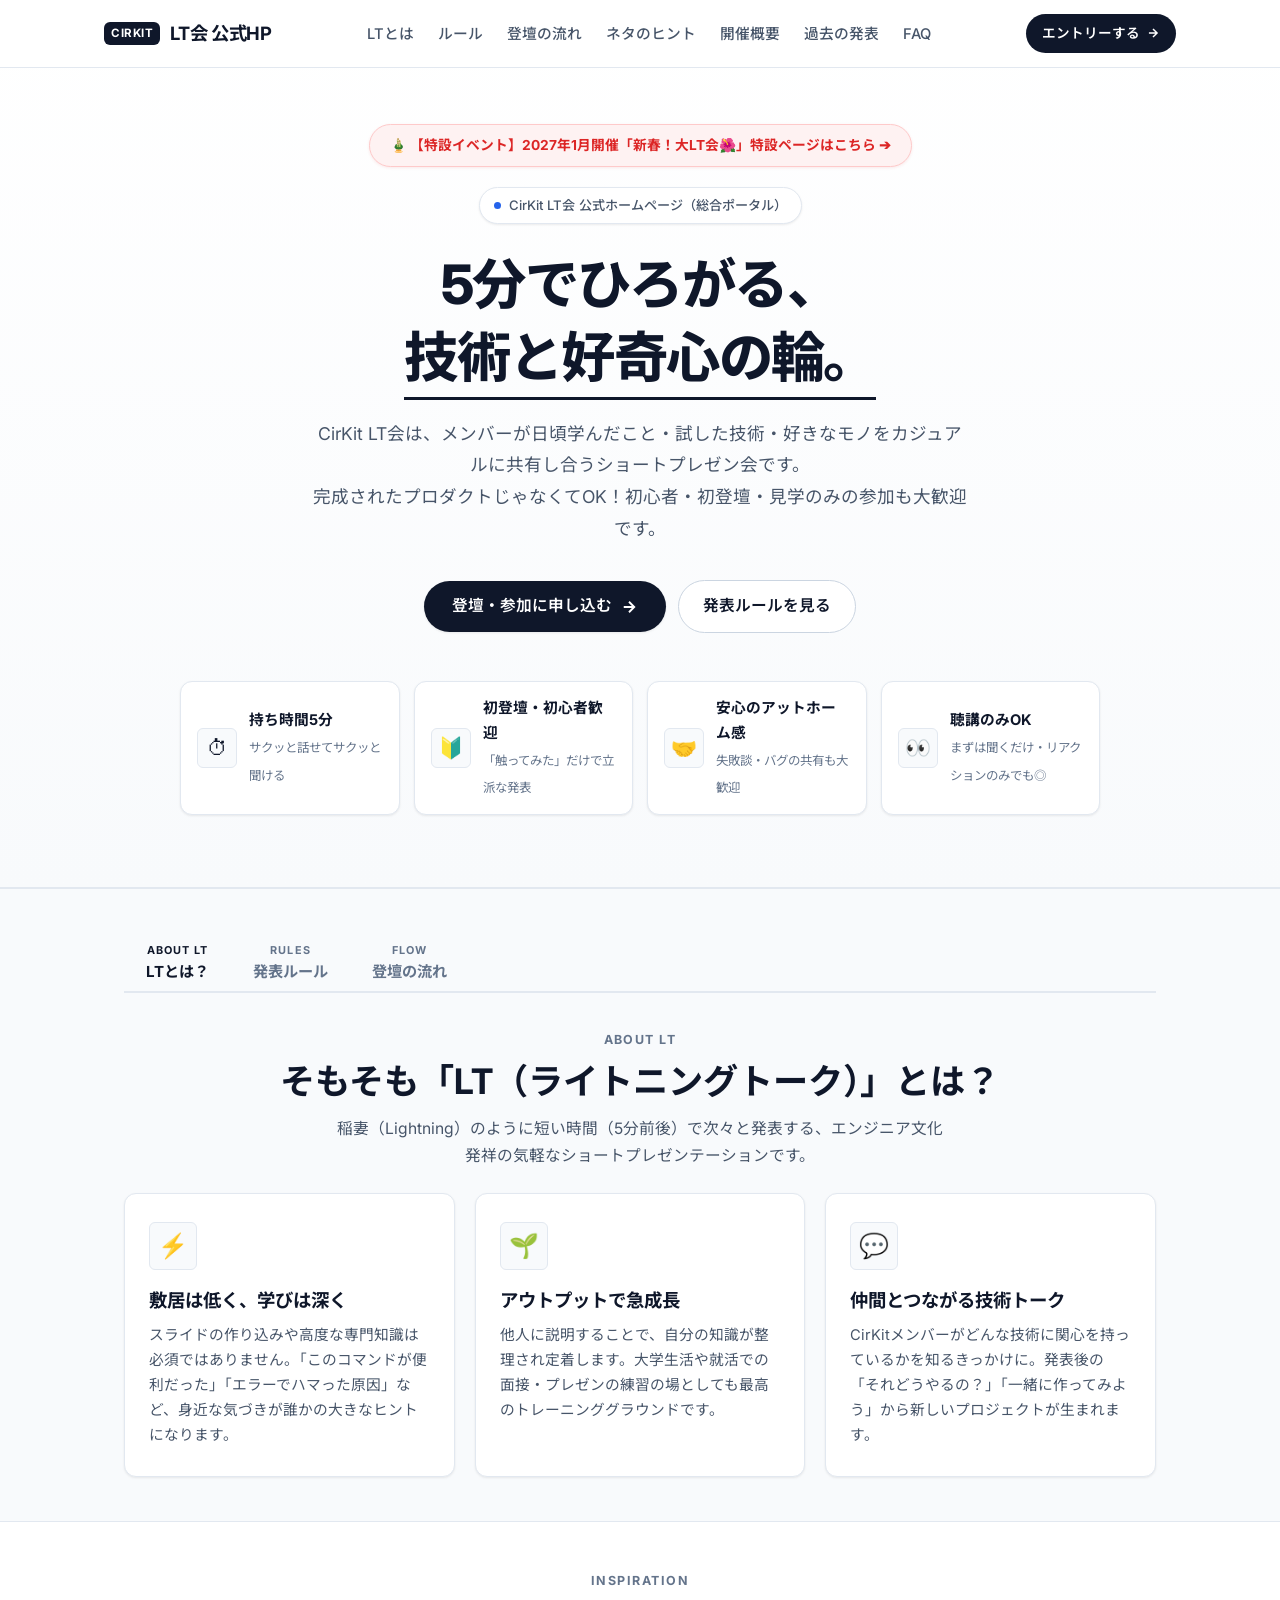
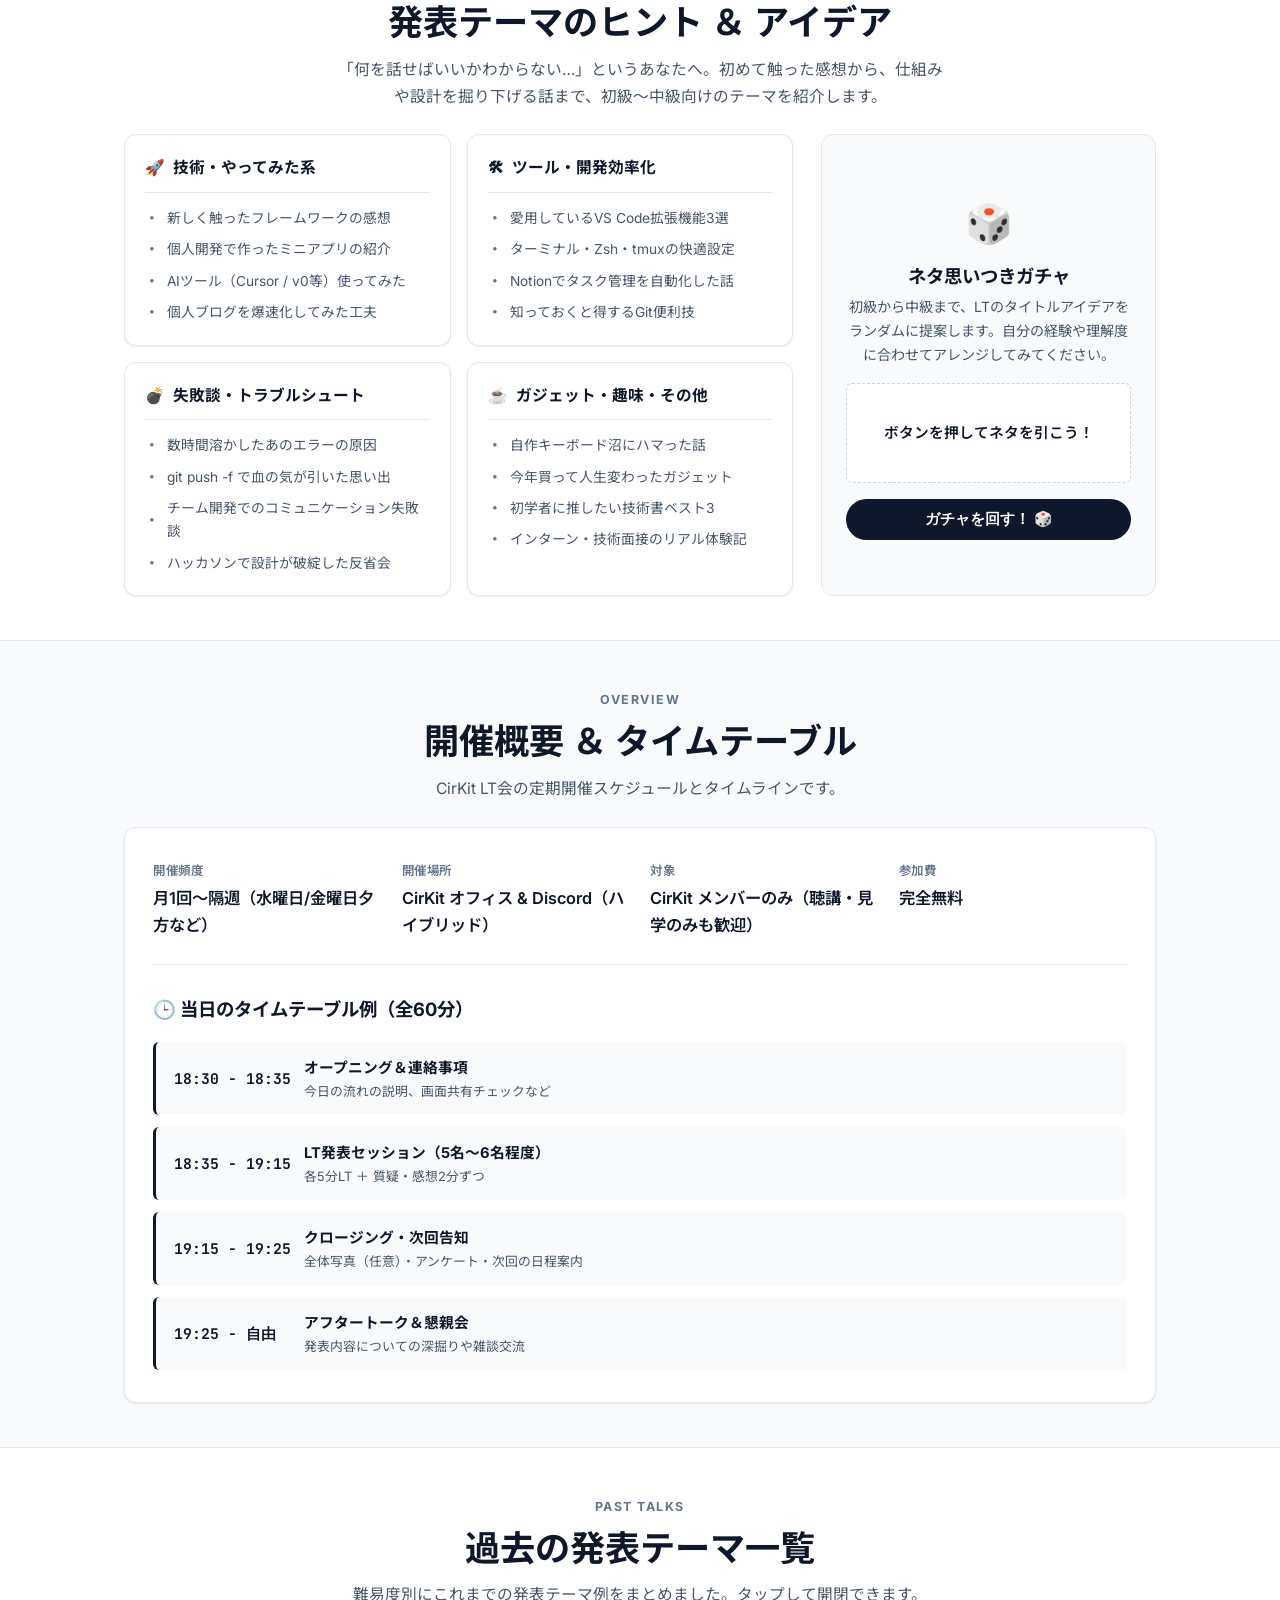
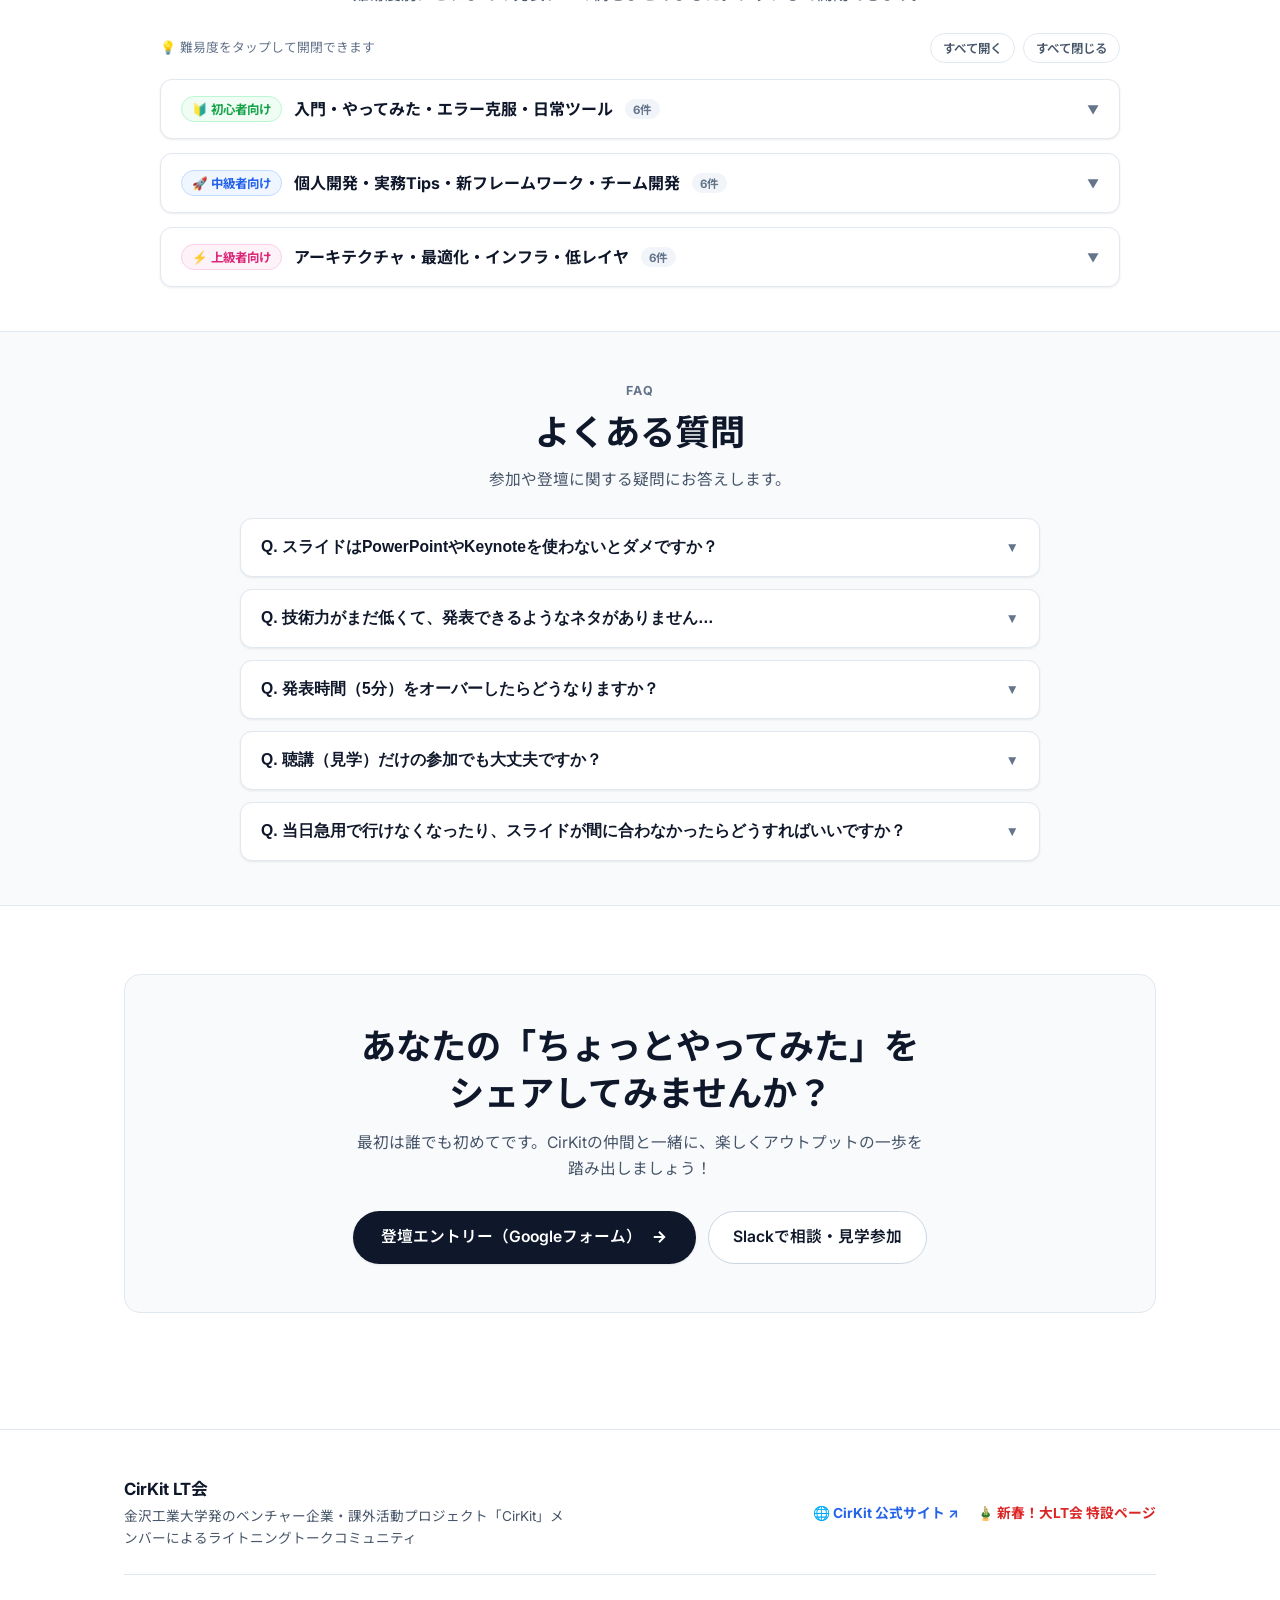
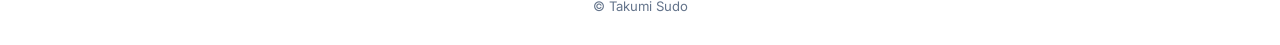
==== commit 75e8f100: "feat: expand LT topic ideas for skill levels" ====
--- a/lt/index.html
+++ b/lt/index.html
@@ -371,7 +371,7 @@
         <div class="section-header">
           <span class="section-label">INSPIRATION</span>
           <h2 class="section-title">発表テーマのヒント ＆ アイデア</h2>
-          <p class="section-subtitle">「何を話せばいいかわからない…」というあなたへ。こんなテーマが大歓迎です！</p>
+          <p class="section-subtitle">「何を話せばいいかわからない…」というあなたへ。初めて触った感想から、仕組みや設計を掘り下げる話まで、初級〜中級向けのテーマを紹介します。</p>
         </div>
 
         <div class="topics-wrapper">
@@ -434,7 +434,7 @@
           <div class="gacha-box">
             <div class="gacha-icon">🎲</div>
             <h3>ネタ思いつきガチャ</h3>
-            <p style="font-size: 0.88rem; color: var(--text-sub); margin-top: 6px;">ボタンを押すと、LTのタイトルアイデアがランダムで提案されます！</p>
+            <p style="font-size: 0.88rem; color: var(--text-sub); margin-top: 6px;">初級から中級まで、LTのタイトルアイデアをランダムに提案します。自分の経験や理解度に合わせてアレンジしてみてください。</p>
             
             <div class="gacha-result" id="gachaResult">
               ボタンを押してネタを引こう！
